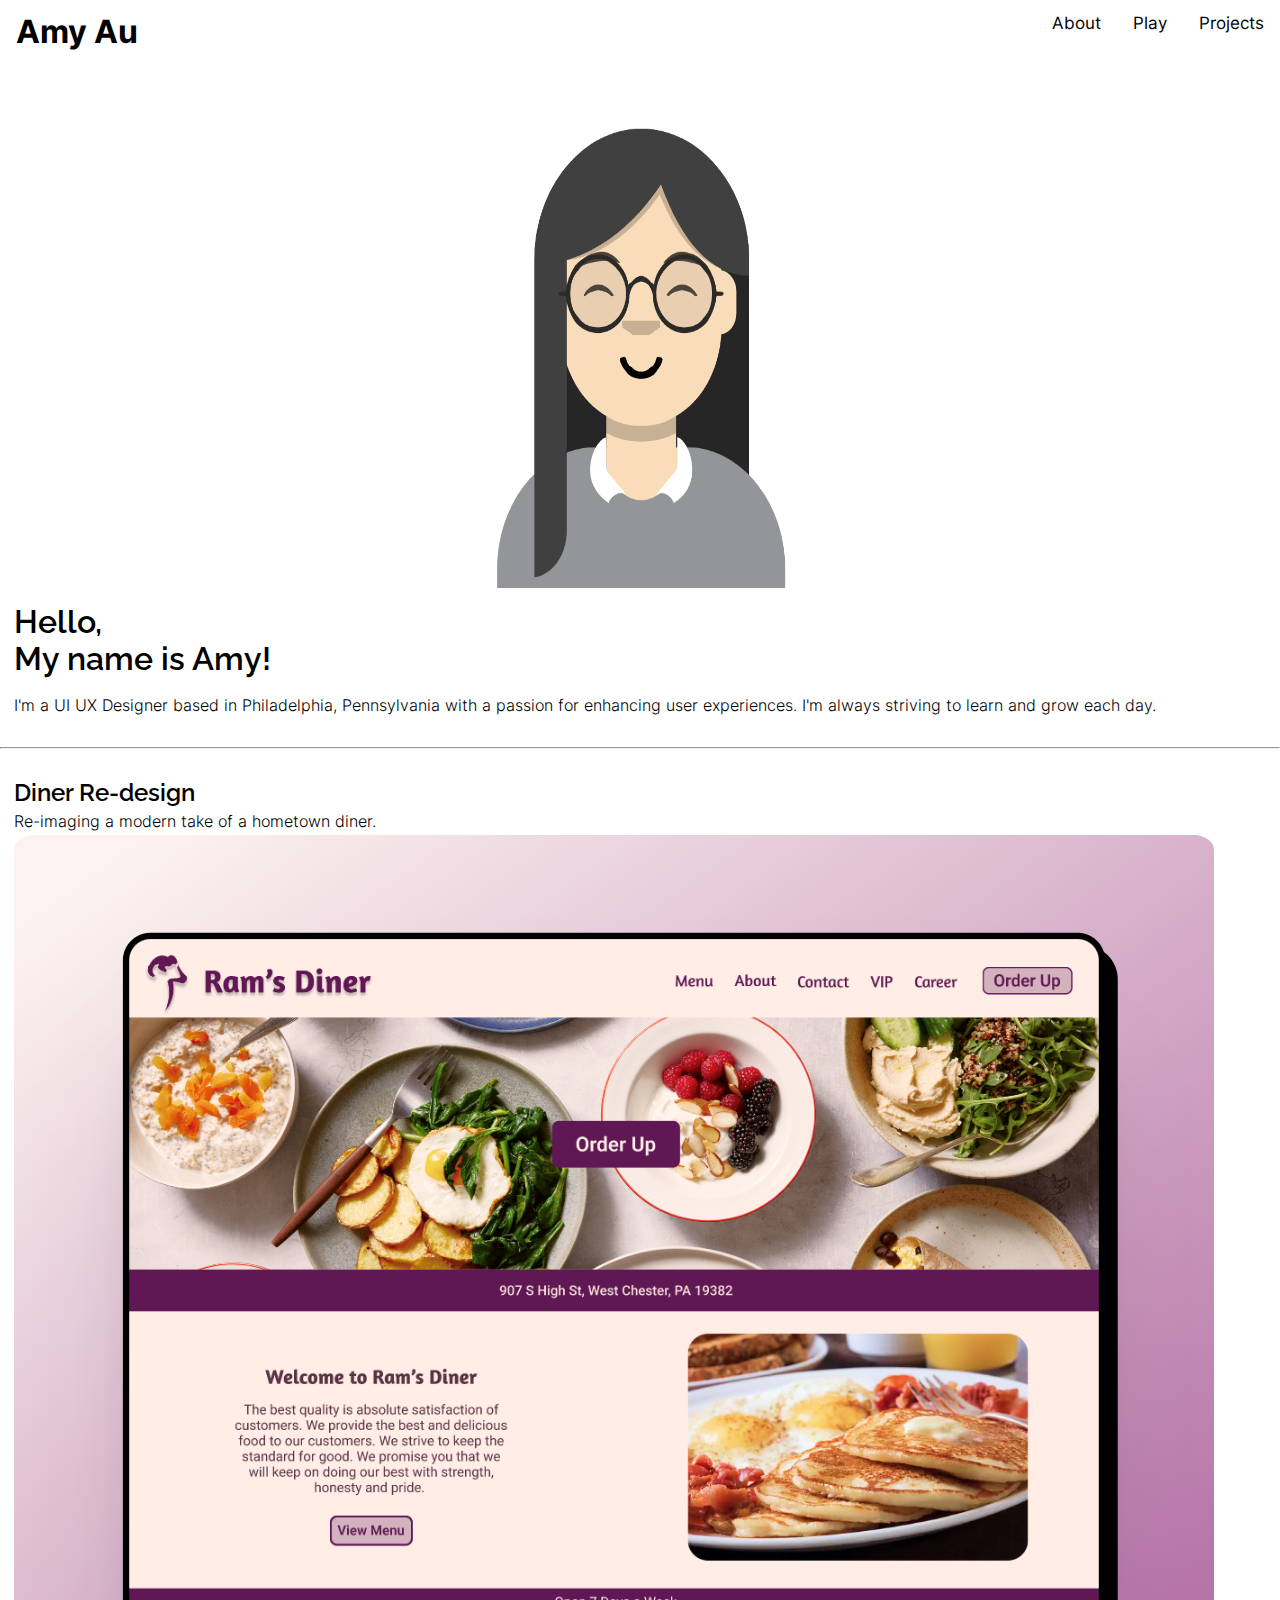
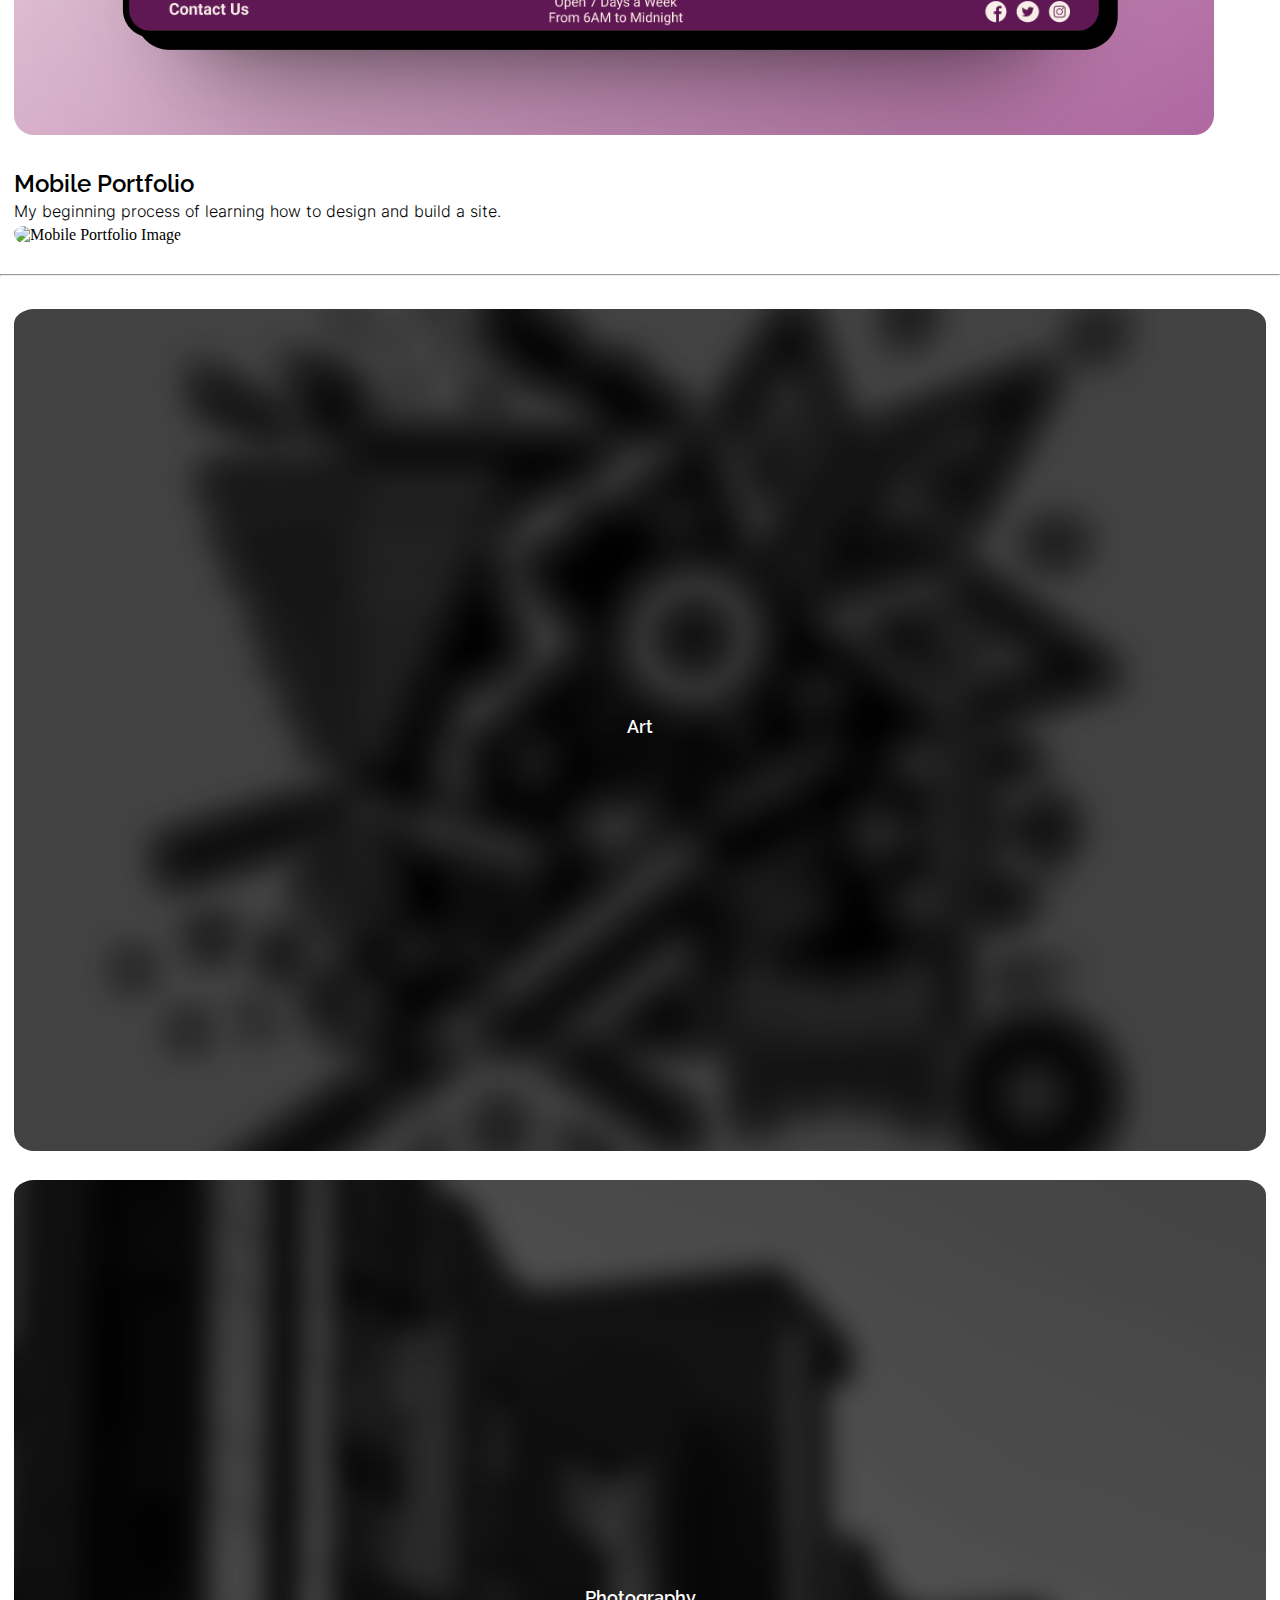
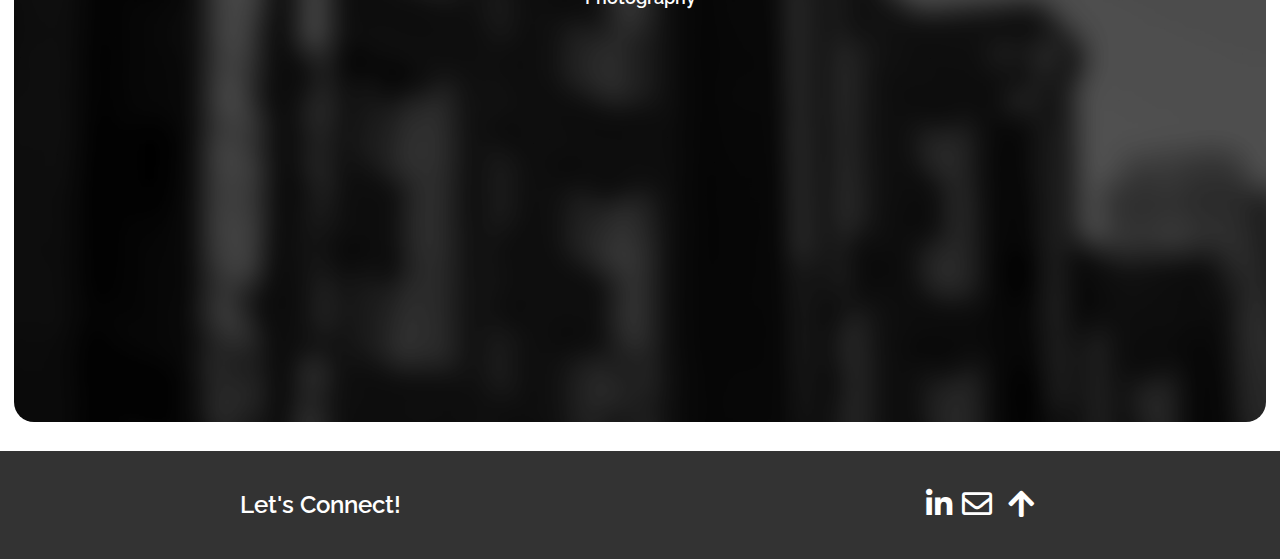
==== index.html @ 6da24fa8 "play" ====
<!DOCTYPE html>
<html lang="en">
<head>
    <meta charset="UTF-8">
    <meta name="viewport" content="width=device-width, initial-scale=1.0">
    <title>Homepage</title>
    <link href="css/normalize.css" rel="stylesheet">
    <link href="css/general.css" rel="stylesheet">
    <script src="javascript/general.js"></script>
    <link rel="stylesheet" href="https://cdnjs.cloudflare.com/ajax/libs/font-awesome/5.15.4/css/all.min.css">
    <link rel="stylesheet" href="https://cdnjs.cloudflare.com/ajax/libs/font-awesome/4.7.0/css/font-awesome.min.css">
</head>
<body>

  <header>
    <nav class="topnav" id="myTopnav">
      <a href="index.html" class="active">Amy Au</a>
      <a href="project.html">Projects</a>
      <a href="play.html">Play</a>
      <a href="#about">About</a>
      <a href="javascript:void(0);" class="icon" onclick="myFunction()">
        <i class="fa fa-bars"></i>
      </a>
    </nav>
  </header>

  <main>
    <figure class="image-container">
      <img src="images/pfp.png" alt="Description of the image" class="small-screen">
    </figure>
    
    <article>
      <section class="intro">
        <h1>Hello,</h1>
        <h1>My name is Amy!</h1>
      </section>
    </article>  

    <article>
      <section class="description-intro">
        <p>I'm a UI UX Designer based in Philadelphia, Pennsylvania with a passion for enhancing user experiences. I'm always striving to learn and grow each day.</p>
      </section>
    </article>
    
    <hr>

    <a href="diner.html" style="text-decoration: none; color: inherit;">
      <article>
        <section class="diner">
          <h2>Diner Re-design</h2>
          <p>Re-imaging a modern take of a hometown diner.</p>
          <img src="images/diner-homepage.png" alt="Diner Image" class="diner-homepage">
        </section>
      </article>
    </a>

    <a href="mobile.html" style="text-decoration: none; color: inherit;">
      <article>
        <section class="mobile">
            <h2>Mobile Portfolio</h2>
            <p>My beginning process of learning how to design and build a site.</p>
            <img src="images/mobile-homepage.png" alt="Mobile Portfolio Image" class="diner-homepage">
        </section>
      </article>
    </a>

  <hr style="margin-top: 30px;">

    <a href="art.html" style="text-decoration: none; color: inherit;">
      <figure class="play">
        <img src="images/art-homepage.png" alt="Blurred Image of Art">
        <figcaption>
          <a href="#" class="play-text">Art</a>
        </figcaption>
      </figure>
    </a>

      <figure class="photography">
        <img src="images/photography-homepage.png" alt="Blurred Image of City">
        <figcaption>
          <a href="#" class="photography-text">Photography</a>
        </figcaption>
      </figure>
  </main>

  <footer class="footer">
    <div class="footer-content">
      <div class="left-section">
        <h2>Let's Connect!</h2>
      </div>
      <div class="right-section">
        <a href="https://www.linkedin.com/in/amy-au22/" class="icon-link"><i class="fab fa-linkedin"></i></a>
        <a href="mailto:aa4644@drexel.edu" class="icon-link"><i class="far fa-envelope"></i></a>
        <button onclick="scrollToTop()" class="scroll-top-btn"><i class="fas fa-arrow-up"></i></button>
      </div>
    </div>
  </footer>
  
  
</body>
</html>
---- css/general.css ----
* {
    box-sizing: border-box;
}

@font-face {
    font-family: 'InterBold';
    src: url('../fonts/Inter-Bold.ttf');
}

@font-face {
    font-family: 'InterLight';
    src: url('../fonts/Inter-Light.ttf');
}

@font-face {
    font-family: 'InterRegular';
    src: url('../fonts/Inter-Regular.ttf');
}

@font-face {
    font-family: 'RalewayLight';
    src: url('../fonts/Raleway-Light.ttf');
}

@font-face {
    font-family: 'RalewaySemiBold';
    src: url('../fonts/Raleway-SemiBold.ttf');
}

@font-face {
    font-family: 'RalewayBold';
    src: url('../fonts/Raleway-Bold.ttf');
}

html {
    --primary-text: #000000;
    --footer-background: #005454;
    --button-color: #1d17bd;

}

/* navigation begins */
.topnav {
    overflow: hidden;
}

.topnav a {
    float: right;
    display: block;
    color: #000000;
    text-align: center;
    padding: 14px 16px;
    text-decoration: none;
    font-size: 17px;
    font-family: 'InterRegular', sans-serif ;
}

.topnav a:hover {
    color: black;
}

.topnav a.active {
    color: rgb(0, 0, 0);
    float: left;
    font-family:'InterBold', sans-serif;
    font-size: 32px;
}

.topnav .icon {
    display: none;
    font-size: 30px;
}

@media screen and (max-width: 600px) {
    .topnav a:not(:first-child) {display: none;}
    .topnav a.icon {
        float: right;
        display: block;
    }
}

@media screen and (max-width: 600px) {
    .topnav.responsive {position: relative;}
    .topnav.responsive .icon {
        position: absolute;
        right: 0;
        top: 0;
    }
    .topnav.responsive a {
        float: none;
        display: block;
        text-align: left;
    }
}
/*navigation end*/


/*profile picture*/
.image-container {
    display: flex; /* Use flexbox */
    justify-content: center; /* Center horizontally */
    align-items: center; /* Center vertically */
    max-width: 100%; /* Ensure the image container does not exceed the width of its parent */
    height: auto; /* Automatically adjust the height based on the aspect ratio */
    overflow: hidden; /* Prevent the image from overflowing its container */
}

  /* Media query for small screens */
@media screen and (max-width: 600px) {
    .image-container img {
      width: 299px; /* Adjust width for medium screens */
      height: 294px; /* Adjust height for medium screens */
    }
}

  /* Media query for medium screens */
@media screen and (min-width: 601px) {
    .image-container img {
      width: 253px; /* Adjust width for medium screens */
      height: 313px; /* Adjust height for medium screens */
    }
}

  /* Media query for large screens */
@media screen and (min-width: 1200px) {
    .image-container img {
      width: 410px; /* Adjust width for large screens */
      height: 507px; /* Adjust height for large screens */
    }
}
/*profile picture end*/


/*introduction*/
.intro {
    font-family: 'RalewaySemiBold', sans-serif;
    padding-left: 14px;
}

.intro h1 {
    margin-bottom: 0px;
    margin-top: 0px;
}

.description-intro {
    font-family: 'InterLight', sans-serif;
    line-height: 1.5;
    padding-left: 14px;
    padding-right: 14px;
    margin-bottom: 30px;
}
/*introduction end*/


/*project 1 and 2--diner*/
.mobile,
.diner {
    padding-left: 14px;
    padding-right: 14px;
}

.mobile h2,
.diner h2 {
    font-family: 'RalewaySemiBold', sans-serif;
    margin-bottom: 0px;
    margin-top: 30px;
}

.mobile p,
.diner p {
    font-family: 'InterLight', sans-serif;
    margin-bottom: 0px;
    margin-top: 5px;
}

.mobile-homepage,
.diner-homepage {
    max-width: 100%; /* Ensure image doesn't exceed its container's width */
    height: auto; /* Maintain aspect ratio */
    margin: auto 0;
    padding-top: 5px;
    border-radius: 20px;
}

  /* Small screens (up to 600px) */
@media (max-width: 600px) {
    .mobile .mobile-homepage img,
    .diner .diner-homepage img {
      max-width: 100%; /* Reduce image size on small screens */
    }
}

  /* Medium screens (601px to 1024px) */
@media (min-width: 601px) and (max-width: 1024px) {
    .mobile .mobile-homepage img,
    .diner .diner-homepage img {
      max-width: 60%; /* Reduce image size on medium screens */
    }
}

  /* Large screens (1025px and above) */
@media (min-width: 1025px) {
    .mobile .mobile-homepage img,
    .diner .diner-homepage img {
      max-width: 50%; /* Reduce image size on large screens */
    }
}
/*project 1 and 2--diner*/

/* Default styles for all screens */

/* Default styles for all screens */

.photography, 
.play {
    position: relative; /* Position relative for absolute positioning inside */
    display: inline-block; /* Ensure proper layout */
    padding-left: 14px;
    padding-right: 14px;
    padding-top: 20px;
    margin: 0 auto;
}

.photography img,
.play img {
    max-width: 100%; /* Set maximum width to 95% of its container */
    display: block; /* Ensure image is centered */
    padding-top: 5px; /* Add padding to the top */
    border-radius: 20px; /* Add rounded corners to the image */
    filter: brightness(50%); /* Adjust brightness of the image */
}

.photography figcaption,
.play figcaption {
    position: absolute; /* Position absolutely relative to the figure */
    top: 50%; /* Move to the vertical center */
    left: 50%; /* Move to the horizontal center */
    transform: translate(-50%, -50%); /* Center the figcaption */
    z-index: 2; /* Ensure it's on top of the image */
    padding-top: 20px;
}

.photography-text,
.play-text {
    font-family: 'RalewaySemiBold', sans-serif;
    text-decoration: none; /* Remove default underline */
    color: white; /* Text color */
    padding: 10px 20px; /* Padding around the text */
    border-radius: 10px; /* Rounded corners */
}

/* Small screens (up to 600px) */
@media (max-width: 600px) {
    .photography-text,
    .play-text {
      font-size: 30px; /* Decrease font size on small screens */
      padding: 8px 16px; /* Adjust padding on small screens */
    }
}

  /* Medium screens (601px to 1024px) */
@media (min-width: 601px) and (max-width: 1024px) {
    .photography-text,
    .play-text {
      font-size: 16px; /* Adjust font size on medium screens */
      padding: 10px 18px; /* Adjust padding on medium screens */
    }
}

  /* Large screens (1025px and above) */
@media (min-width: 1025px) {
    .photography-text,
    .play-text {
      font-size: 18px; /* Increase font size on large screens */
      padding: 12px 22px; /* Adjust padding on large screens */
    }
}

/*footer start*/
.footer {
    margin-top: 25px;
    background-color: #333;
    color: #fff;
    padding: 20px;
    text-align: center;
    display: flex;
    flex-direction: column;
    justify-content: center;
    align-items: center;
}

.footer-content {
    display: flex;
    flex-direction: column;
    align-items: center;
    width: 100%;
    max-width: 800px;
}

.left-section {
    font-family: 'RalewaySemiBold', sans-serif;
    margin-bottom: 10px;
}

.right-section {
    display: flex;
    align-items: center;
}

.icon-link {
    color: #fff;
    font-size: 30px;
    margin: 0 5px;
    text-decoration: none;
}

.scroll-top-btn {
    font-size: 30px;
    background-color: transparent;
    color: #fff;
    border: none;
    cursor: pointer;
    margin-left: 5px;
}

@media screen and (min-width: 768px) {
    .footer-content {
        flex-direction: row;
        justify-content: space-between;
        align-items: center;
    }

    .left-section {
        margin-bottom: 0;
        margin-right: auto;
    }
}
/*footer end*/

.project-heading {
    font-family: 'RalewaySemiBold', sans-serif;
    padding-left: 14px;
    margin-bottom: -10px;
}

.project-second-headings {
    font-family: 'InterLight', sans-serif;
    font-size: 14px;
    padding-left: 14px;
    padding-right: 14px;
}

.project-second-headings p {
    margin-top: -5px;
    margin-bottom: 20px;
    line-height: 1.5;
}

.mobilewireframe,
.project-second-headings .persona {
    max-width: 100%; /* Ensure image doesn't exceed its container's width */
    height: auto; /* Maintain aspect ratio */
    margin: 0 auto; /* Center the image horizontally */
    border-radius: 20px;
}

/* Media query for smaller screens */
@media screen and (max-width: 600px) {
    .mobilewireframe,
    .project-second-headings .persona {
        max-width: 100%; /* Reduce image size on smaller screens */
    }
}
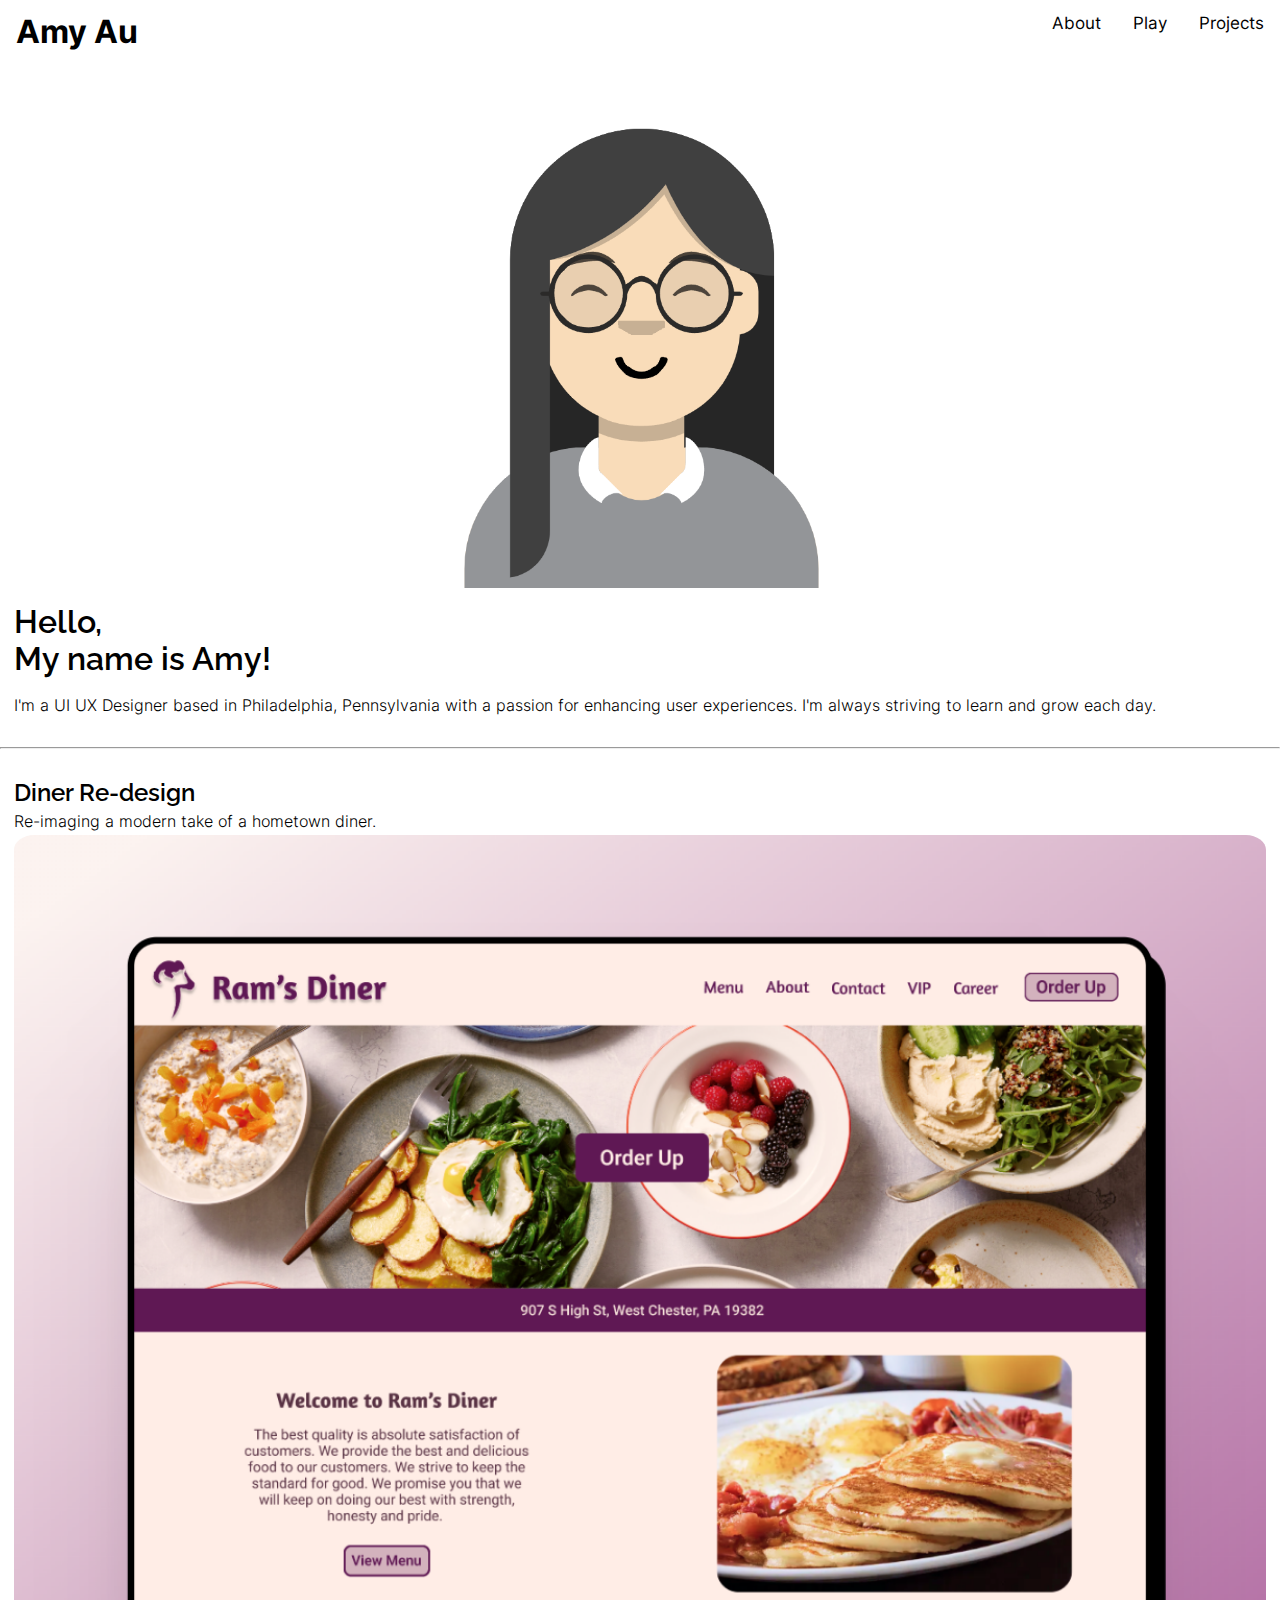
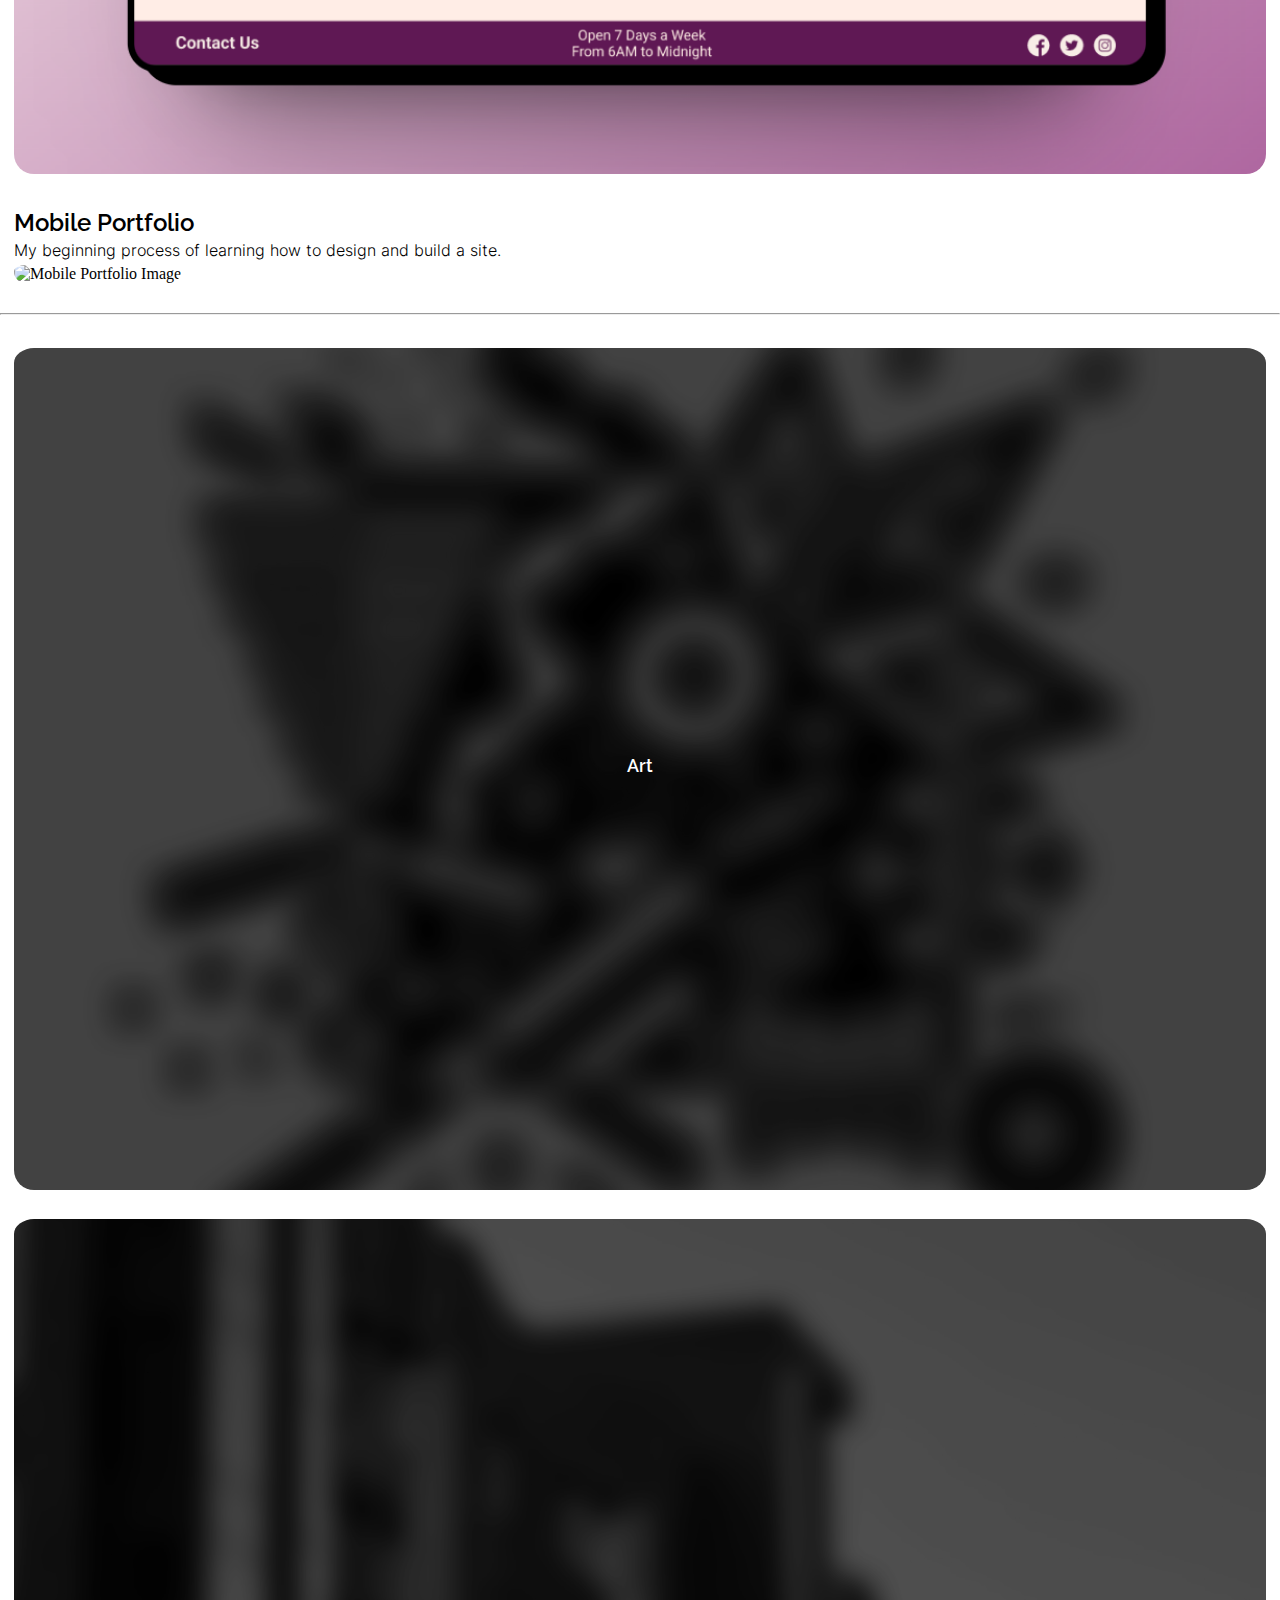
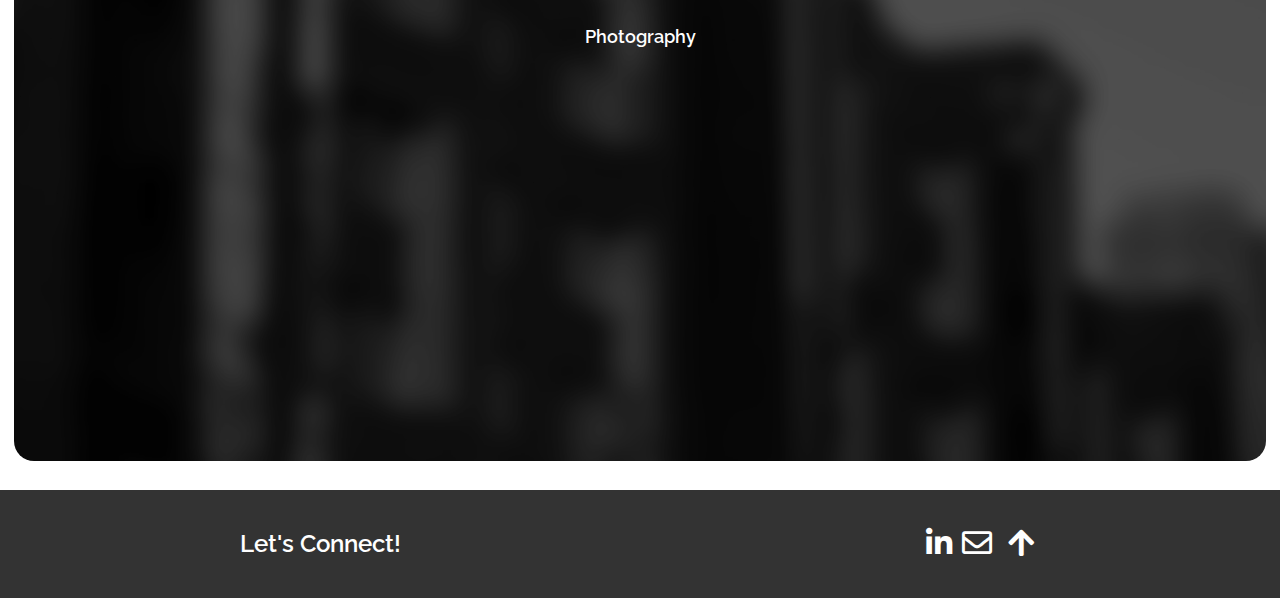
==== commit 9aba70e8: "photography" ====
--- a/index.html
+++ b/index.html
@@ -70,17 +70,20 @@
       <figure class="play">
         <img src="images/art-homepage.png" alt="Blurred Image of Art">
         <figcaption>
-          <a href="#" class="play-text">Art</a>
+          <a href="art.html" class="play-text">Art</a>
         </figcaption>
       </figure>
     </a>
 
+    <a href="photography.html" style="text-decoration: none; color: inherit;">
       <figure class="photography">
         <img src="images/photography-homepage.png" alt="Blurred Image of City">
         <figcaption>
-          <a href="#" class="photography-text">Photography</a>
+          <a href="photography.html" class="photography-text">Photography</a>
         </figcaption>
       </figure>
+    </a>
+
   </main>
 
   <footer class="footer">
--- a/css/general.css
+++ b/css/general.css
@@ -370,4 +370,56 @@
     .project-second-headings .persona {
         max-width: 100%; /* Reduce image size on smaller screens */
     }
-}+}
+
+
+.gallery {
+    display: grid;
+    grid-template-columns: repeat(4, 1fr);
+    grid-auto-rows: auto;
+    grid-auto-flow: dense;
+    gap: 6px;
+    padding: 0 14px;
+}
+
+img {
+    width:100%;
+    height: 100%;
+    object-fit: cover;
+}
+
+img.four-grid-cells {
+    grid-row: span 2 / auto;
+    grid-column: span 2 / auto;
+}
+
+img.wide-image {
+    grid-column: span 2 / auto;
+}
+
+@media screen and (max-width: 768px) {
+    .gallery {
+        grid-template-columns: 1fr 1fr;
+    }
+}
+
+@media screen and (max-width: 480px) {
+
+    /* changes the grid layout to a single column */
+        div.gallery {
+            grid-template-columns: 1fr;
+        }
+    
+    /* resets the grid placement properties for 
+    the images spanning four grid cells */
+        img.four-grid-cells {
+            grid-row: auto;
+            grid-column: auto;
+        }
+    
+    /* resets the grid placement properties for 
+    the images spanning two grid columns  */
+        img.wide-image {
+            grid-column: auto;
+        }
+    }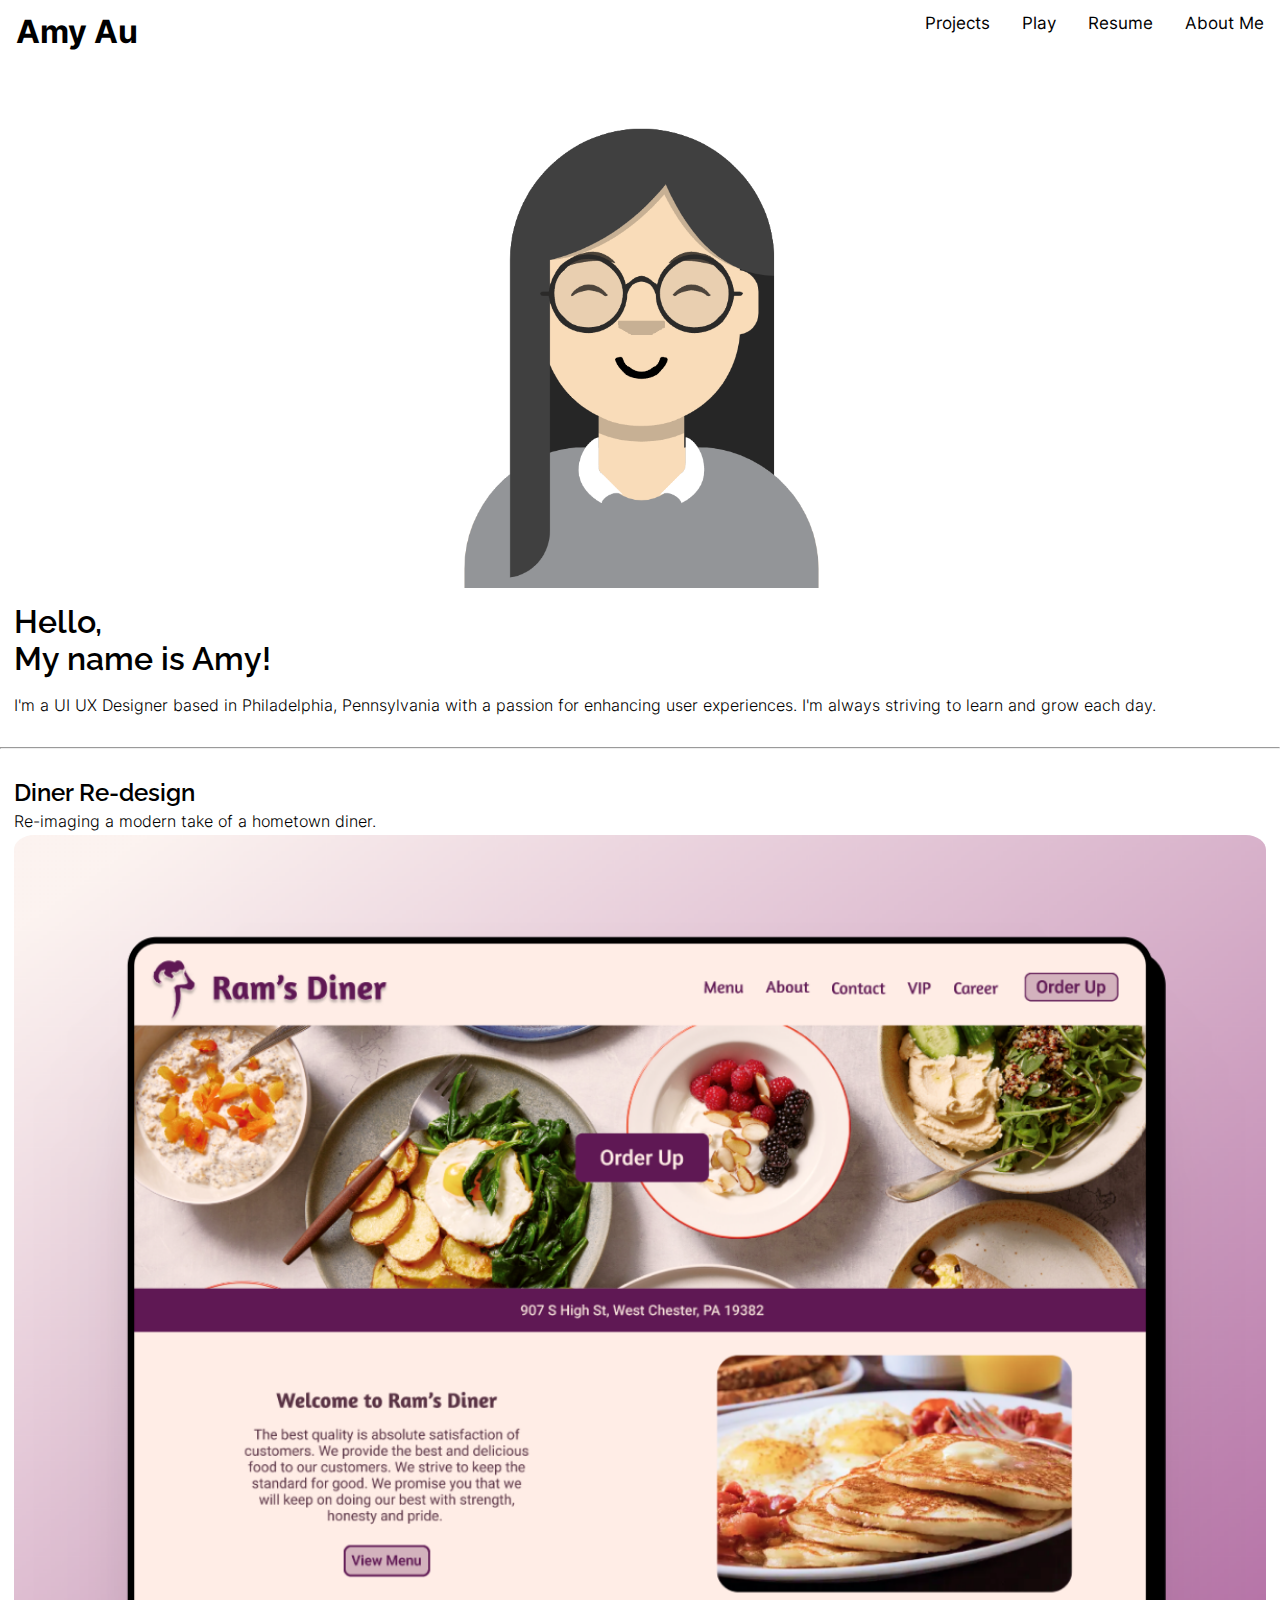
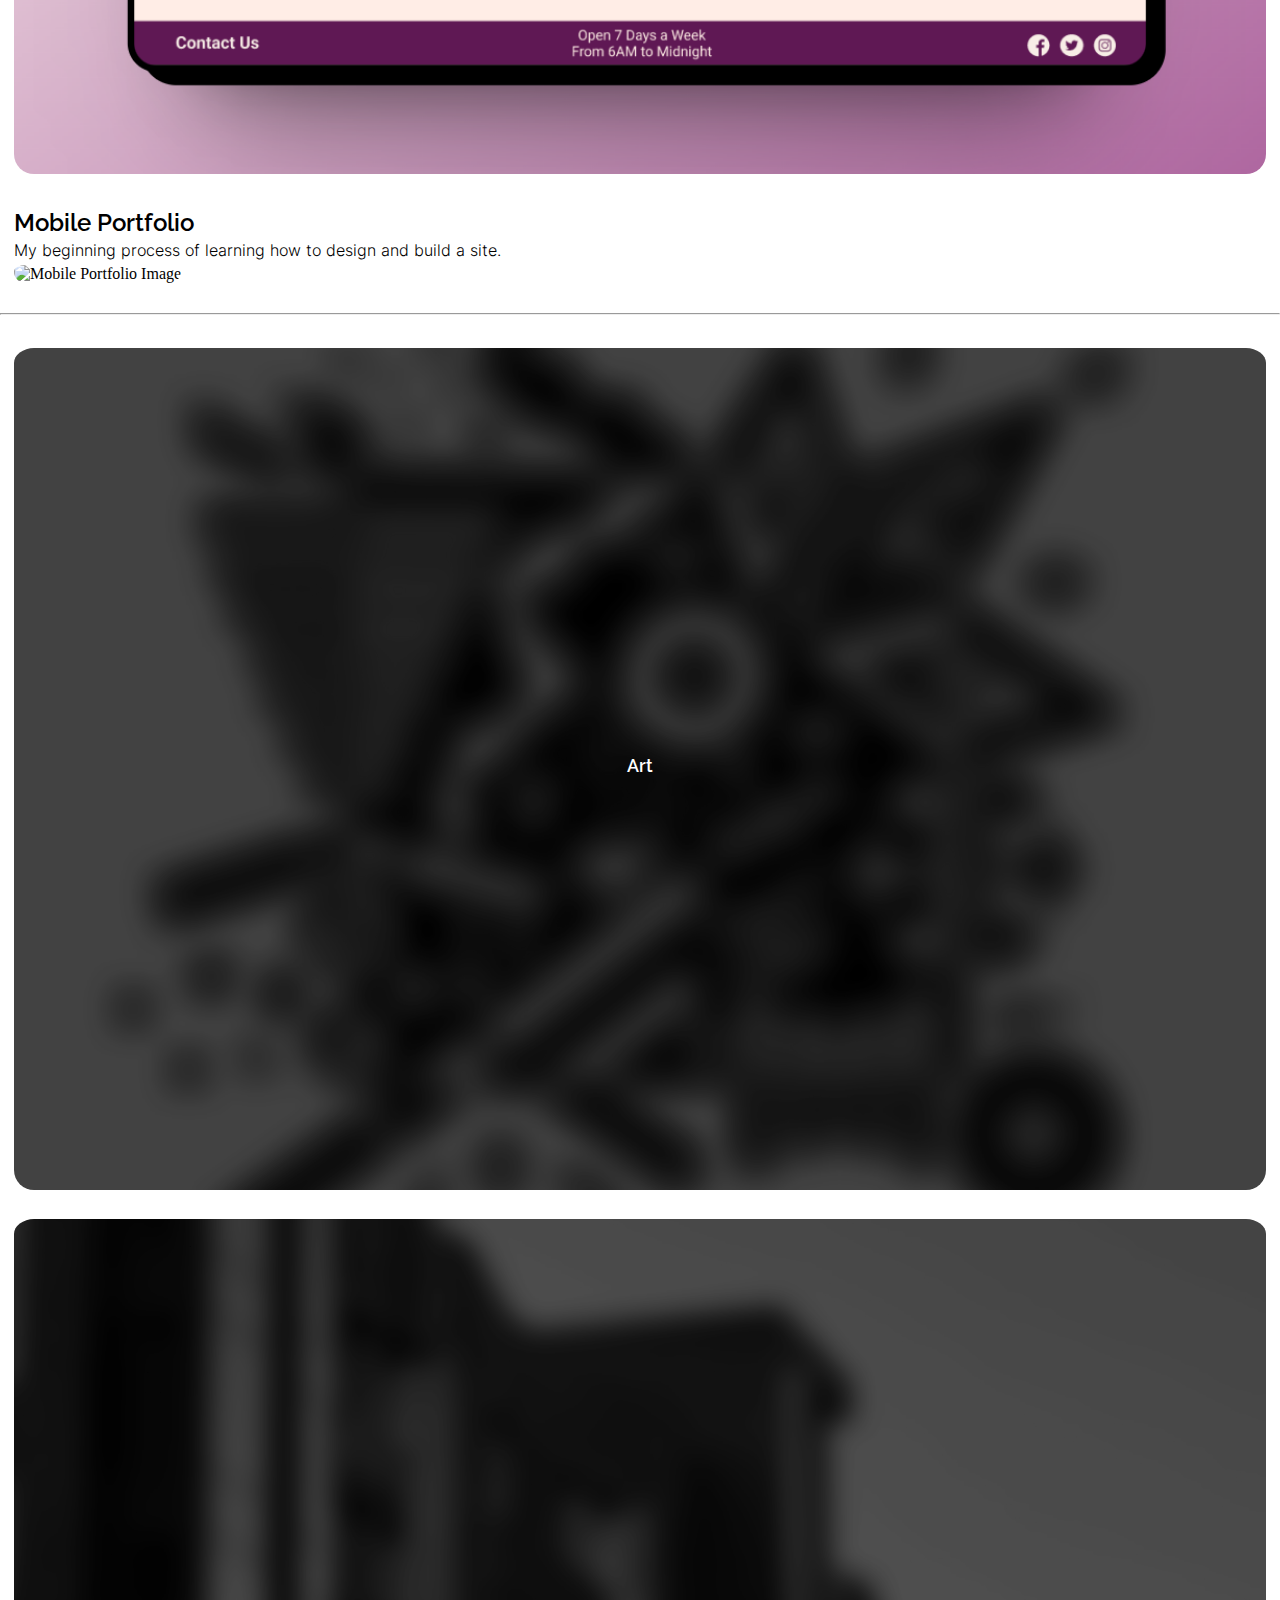
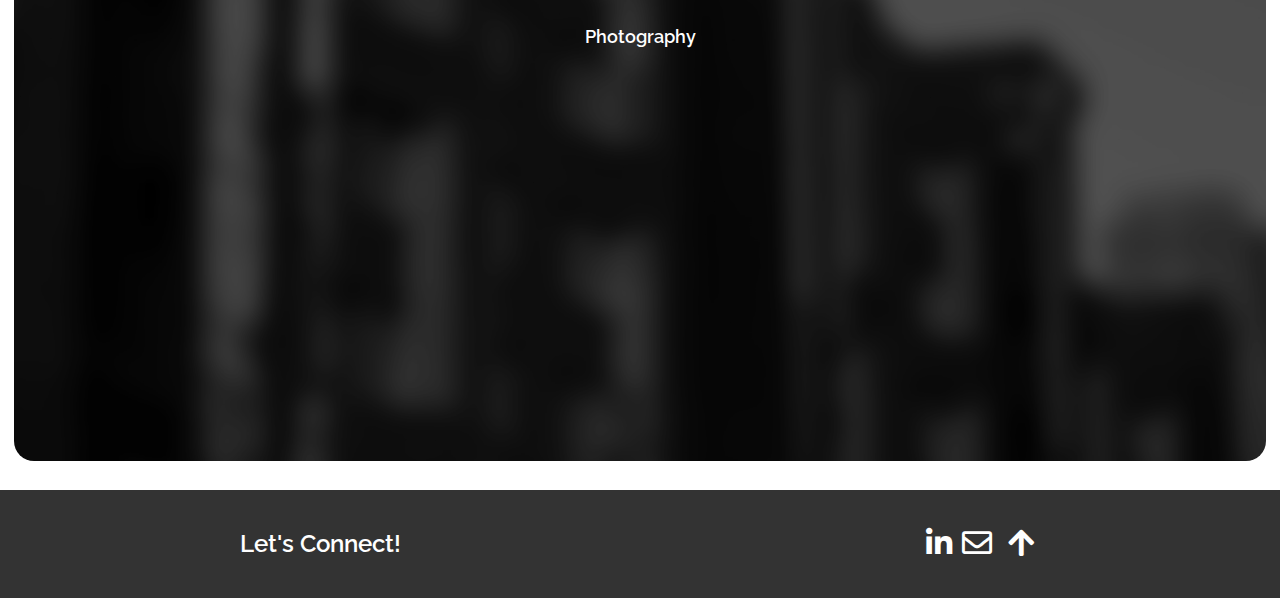
==== commit c1baf8e1: "top nav" ====
--- a/index.html
+++ b/index.html
@@ -15,9 +15,10 @@
   <header>
     <nav class="topnav" id="myTopnav">
       <a href="index.html" class="active">Amy Au</a>
+      <a href="about.html">About Me</a>
+      <a href="resume.html">Resume</a>
+      <a href="play.html">Play</a>
       <a href="project.html">Projects</a>
-      <a href="play.html">Play</a>
-      <a href="#about">About</a>
       <a href="javascript:void(0);" class="icon" onclick="myFunction()">
         <i class="fa fa-bars"></i>
       </a>
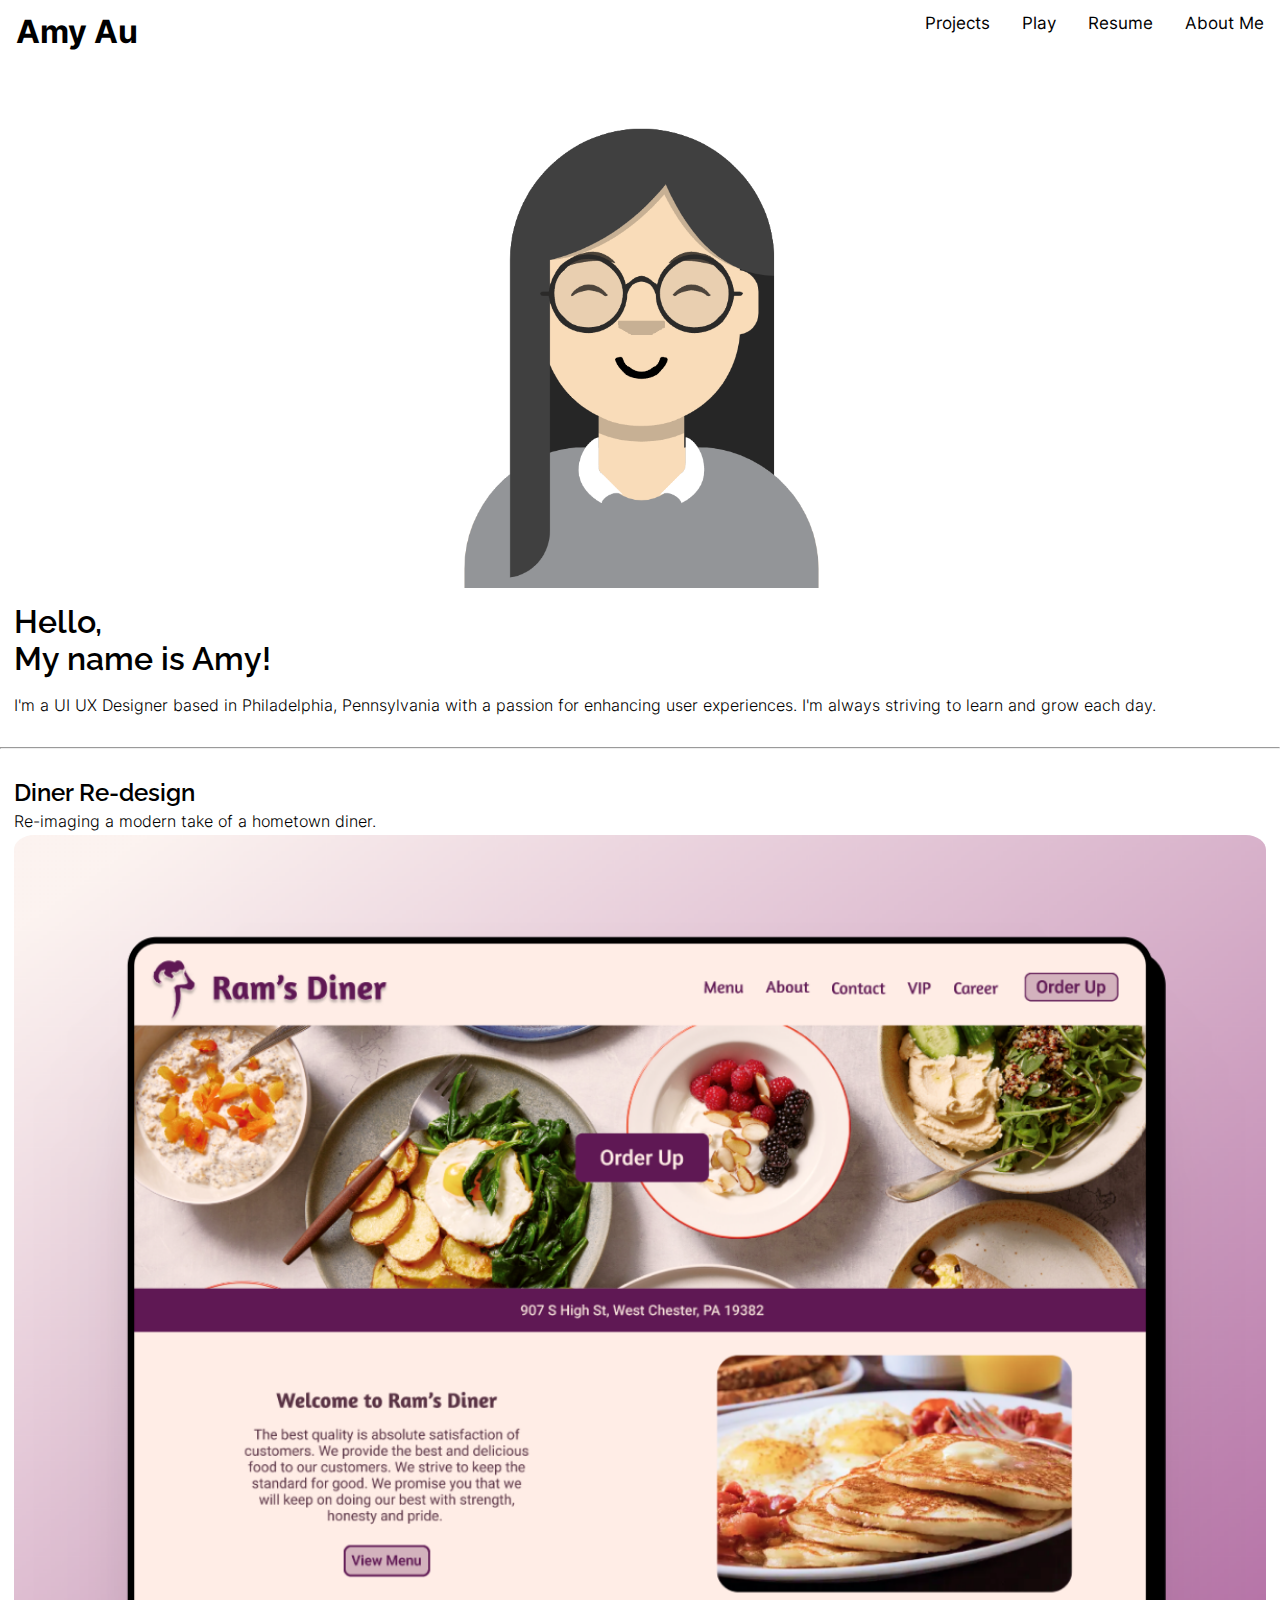
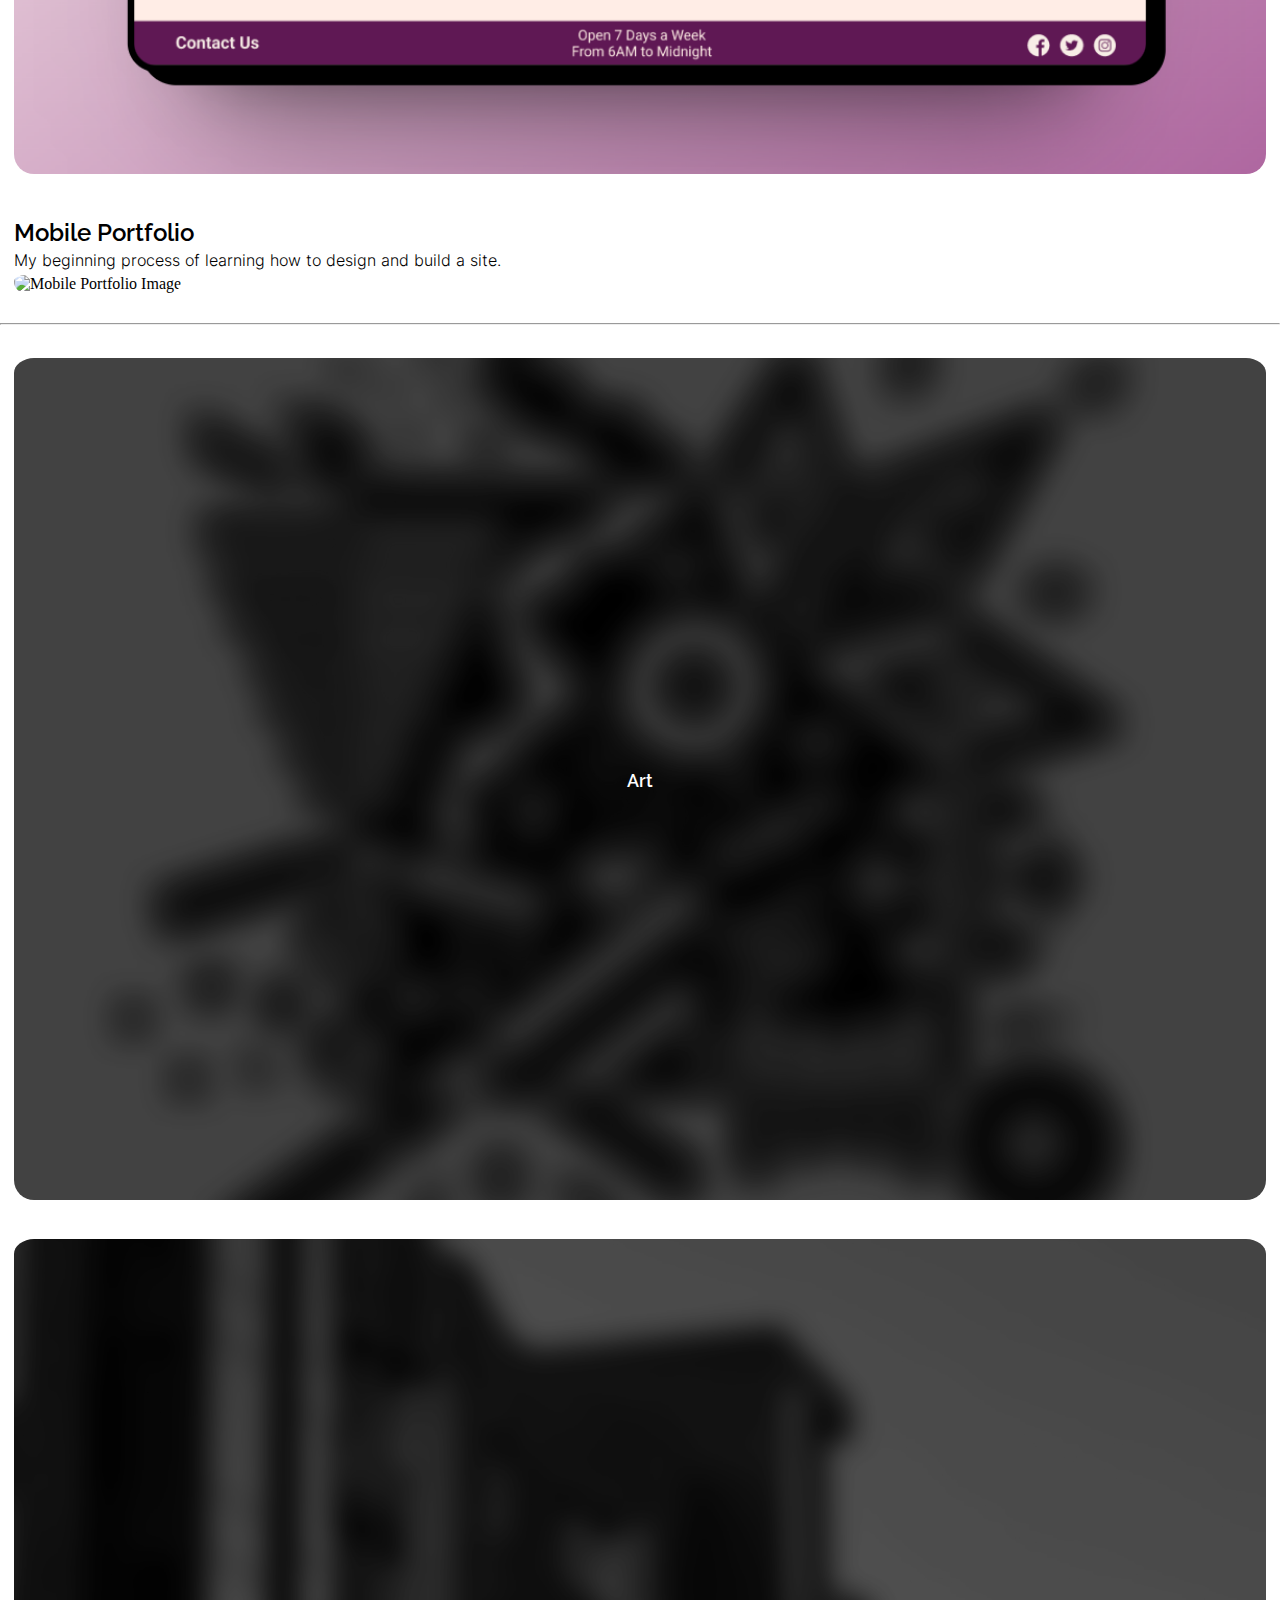
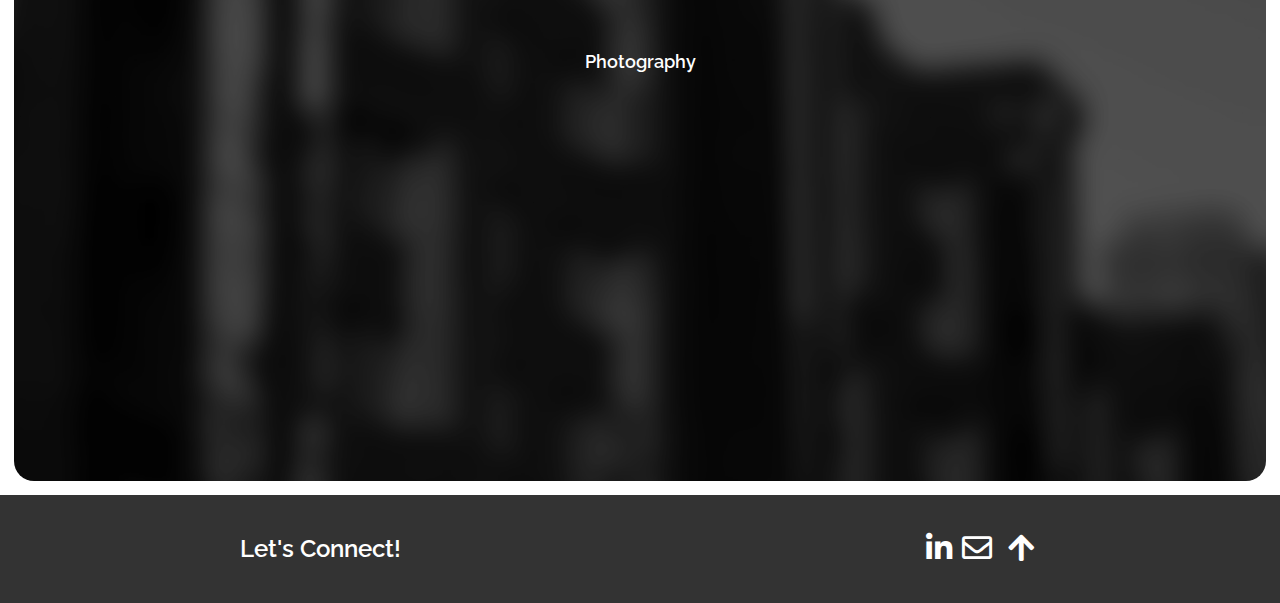
==== commit af8c74df: "about me" ====
--- a/index.html
+++ b/index.html
@@ -65,7 +65,7 @@
       </article>
     </a>
 
-  <hr style="margin-top: 30px;">
+  <hr style="margin-top: 20px;">
 
     <a href="art.html" style="text-decoration: none; color: inherit;">
       <figure class="play">
--- a/css/general.css
+++ b/css/general.css
@@ -38,6 +38,7 @@
     --button-color: #1d17bd;
 
 }
+
 
 /* navigation begins */
 .topnav {
@@ -180,6 +181,7 @@
     margin: auto 0;
     padding-top: 5px;
     border-radius: 20px;
+    margin-bottom: 10px;
 }
 
   /* Small screens (up to 600px) */
@@ -228,6 +230,7 @@
     padding-top: 5px; /* Add padding to the top */
     border-radius: 20px; /* Add rounded corners to the image */
     filter: brightness(50%); /* Adjust brightness of the image */
+    margin-bottom: 10px;
 }
 
 .photography figcaption,
@@ -278,7 +281,7 @@
 
 /*footer start*/
 .footer {
-    margin-top: 25px;
+    margin-top: auto;
     background-color: #333;
     color: #fff;
     padding: 20px;
@@ -422,4 +425,109 @@
         img.wide-image {
             grid-column: auto;
         }
-    }+    }
+
+.resume-intro {
+    font-family: 'RalewaySemiBold', sans-serif;
+    text-align: center;
+}
+
+.resume-intro h3 {
+    margin: 0;
+    padding-top: 30px;
+}
+
+.resume-intro p {
+    margin: 3px;
+}
+
+.resume-body {
+    margin-right: 14px;
+    margin-left: 14px;
+}
+
+.resume-body h4 {
+    margin-bottom: 10px;
+    font-size: 21px;
+    font-family: 'RalewayBold', sans-serif;
+}
+
+.resume-body h5 {
+    font-size: 14px;
+    margin-top: 0;
+    margin-bottom: 0;
+    font-family: 'RalewaySemiBold', sans-serif;
+}
+
+.resume-body p,
+.resume-body ul,
+.resume-body li {
+    margin-top: 0;
+    font-family: 'RalewayLight', sans-serif;
+}
+
+.resume-body p {
+    margin-top: 1px;
+    line-height: 25px;
+}
+
+.resume-body ul {
+    margin-top: -10px;
+    margin-bottom: 25px;
+    line-height: 25px;
+}
+
+.button-container {
+    margin-top: 40px;
+    margin-bottom: 45px;
+    text-align: center; /* Center button horizontally within the container */
+}
+
+.download-button {
+    text-decoration: none;
+    font-family: 'InterRegular', sans-serif;
+    padding: 12px 20px;
+    background-color: #5f80a5; /* Button background color */
+    color: #fff; /* Button text color */
+    border: none; /* Remove default button border */
+    border-radius: 16px; /* Rounded corners */
+    cursor: pointer; /* Show pointer cursor on hover */
+}
+
+.download-button:hover {
+    background-color: #435a73; /* Button background color on hover */
+}
+
+
+.about-heading {
+    font-size: 13px;
+    font-family: 'RalewaySemiBold', sans-serif;
+    padding-left: 14px;
+    padding-right: 14px;
+    padding-top: 10px;
+    margin-bottom: -10px;
+}
+
+.about-page {
+    display: flex;
+    flex-direction: column;
+    min-height: 100vh; /* Ensure the body takes up at least the height of the viewport */
+    margin: 0;
+}
+
+.about-description {
+    font-family: 'InterLight', sans-serif;
+    padding: 0 20px; /* Add padding to the sides to increase spacing */
+    line-height: 1.5; /* Increase line height for better readability */
+    font-size: 18px; /* Increase font size */
+    text-align: justify; /* Justify text to fill up space more evenly */
+}
+
+@media screen and (min-width: 768px) {
+    .about-heading,
+    .about-description {
+        font-size: 1.5rem;
+        max-width: 800px; /* Limit the maximum width of the text content */
+        margin: 0 auto; /* Center the text content horizontally */
+    }
+}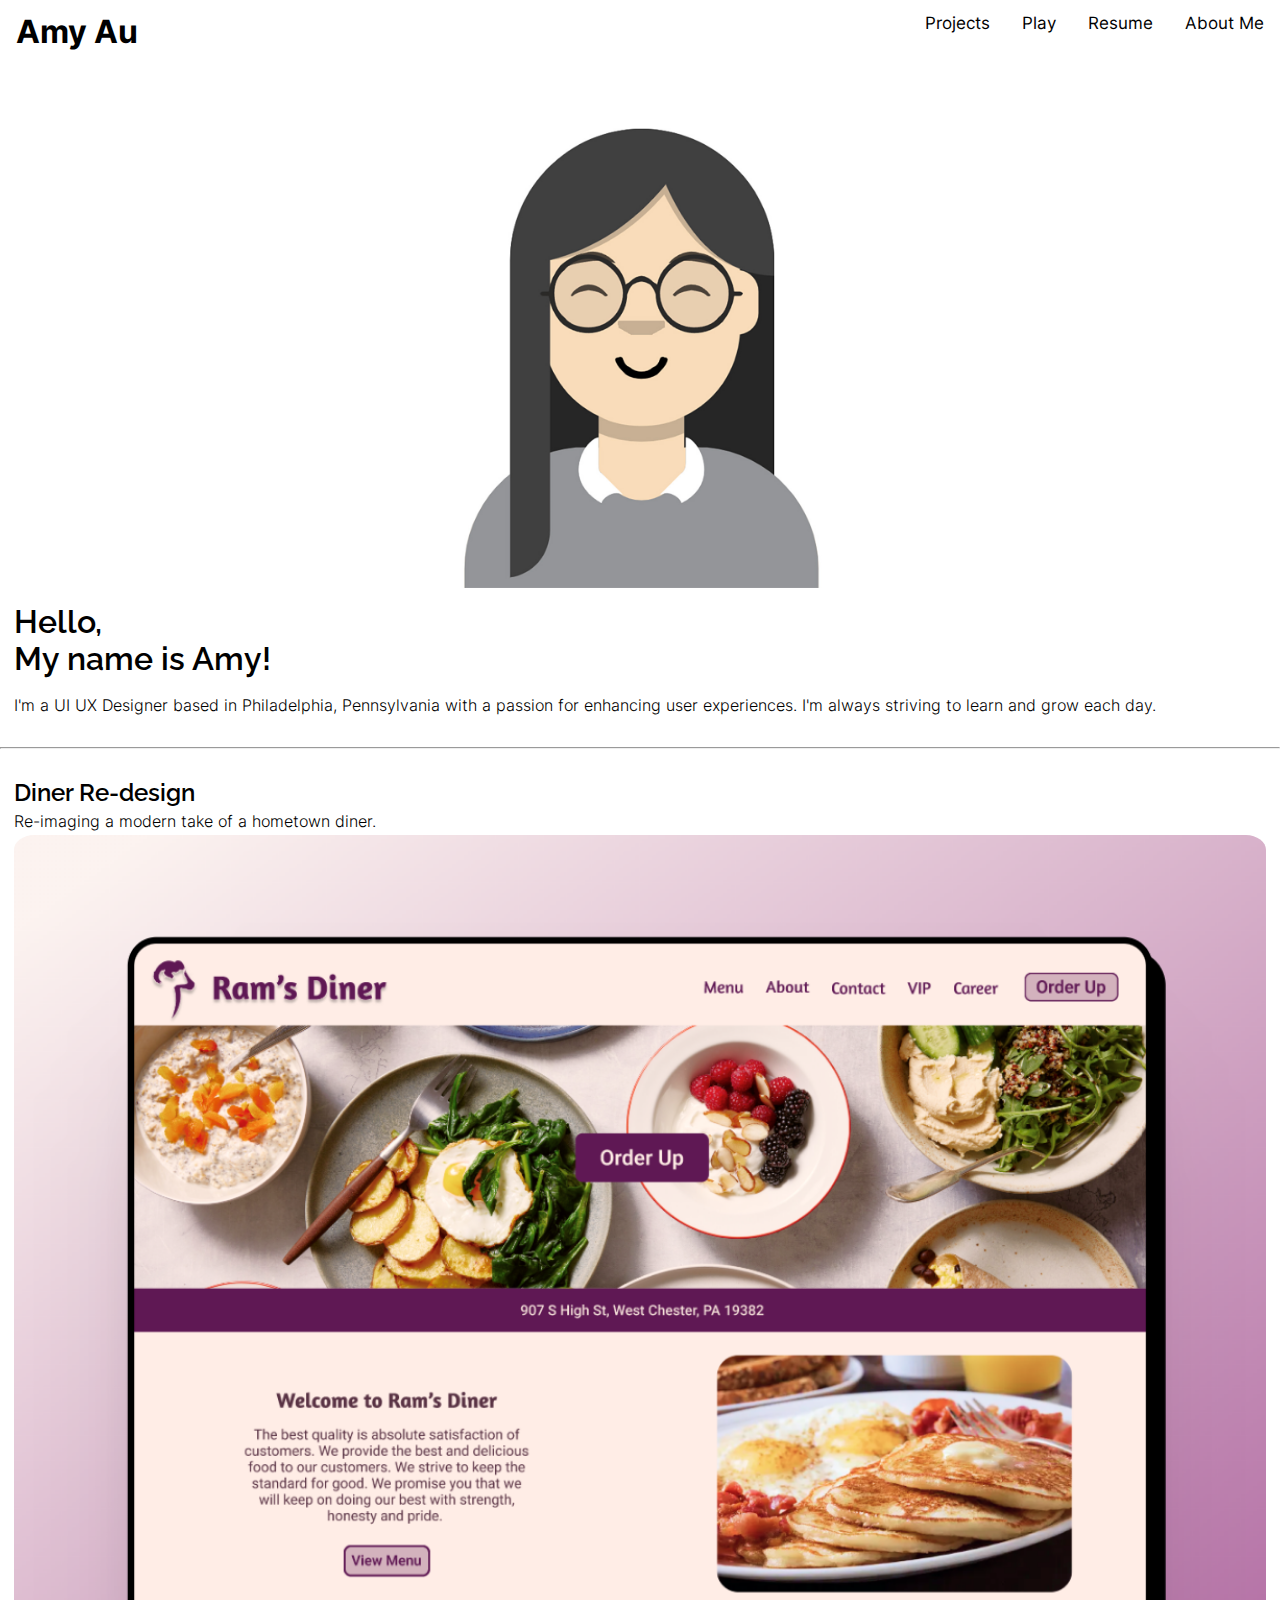
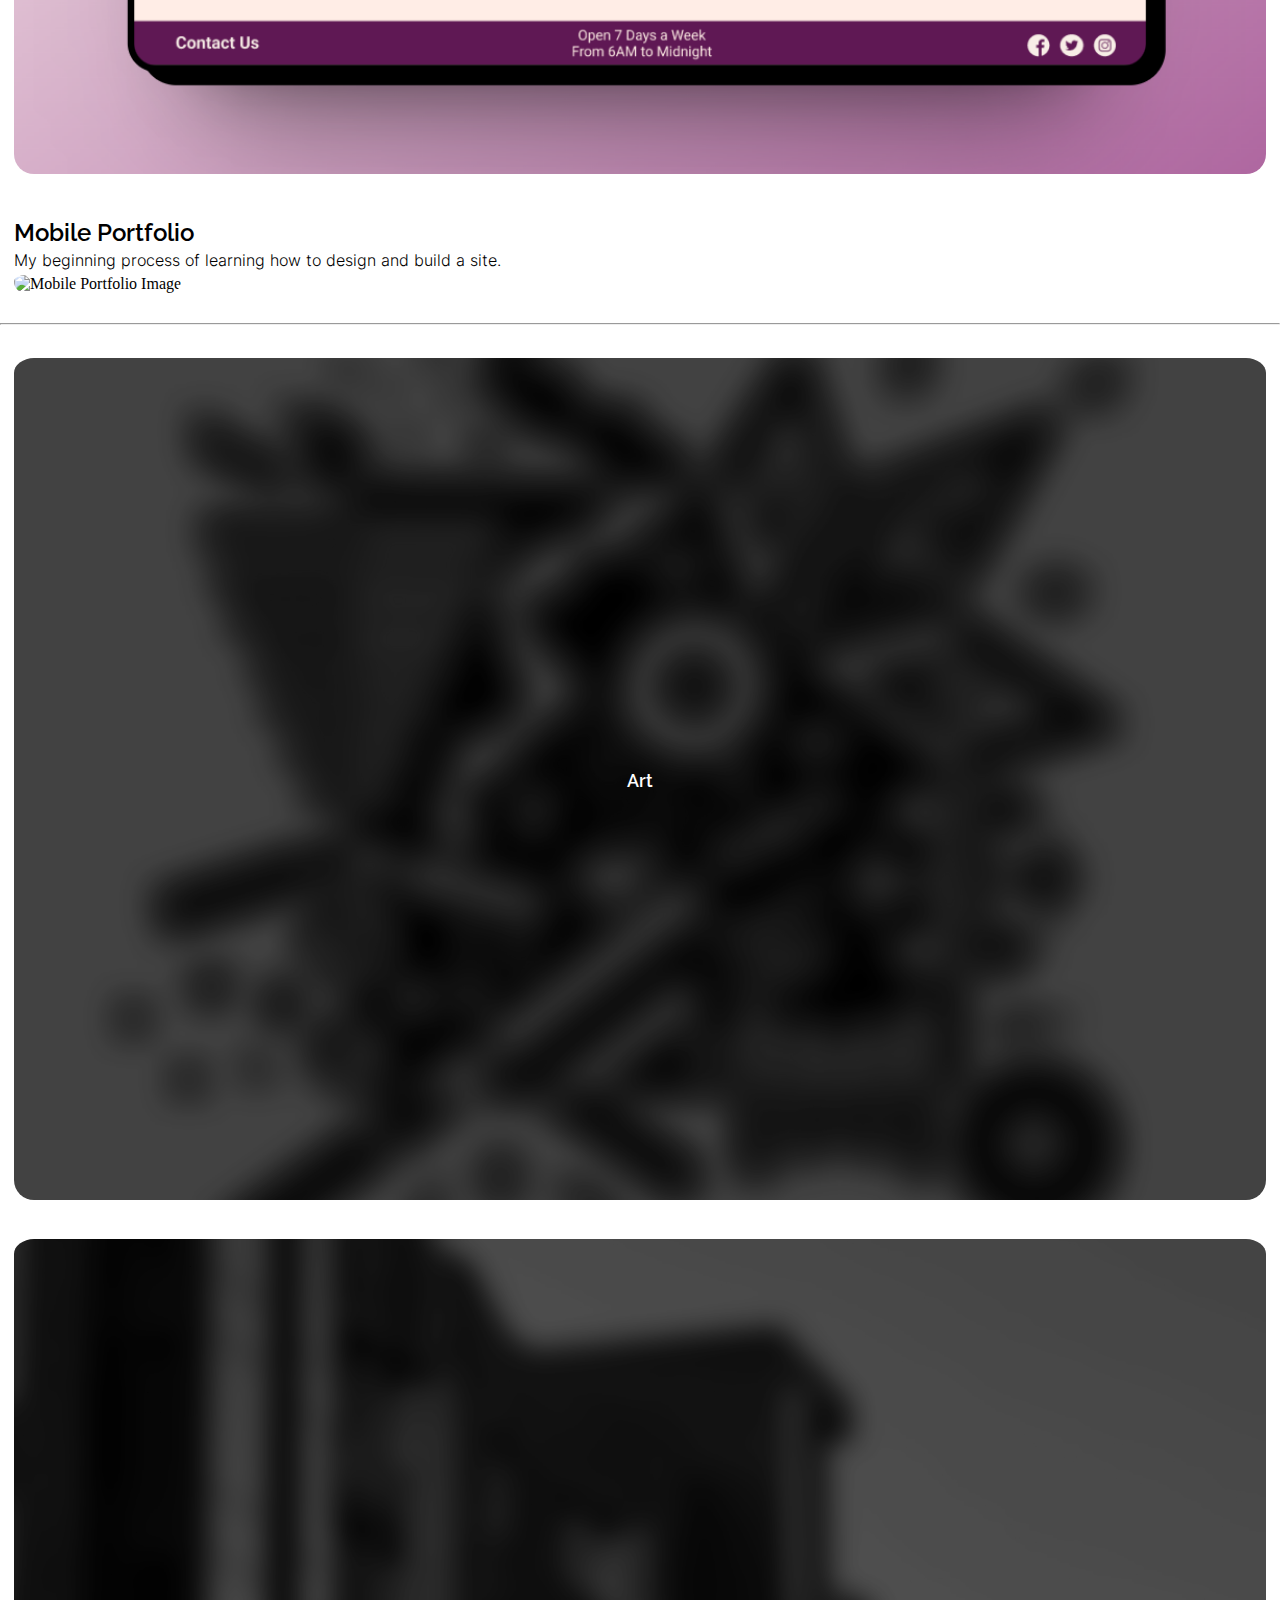
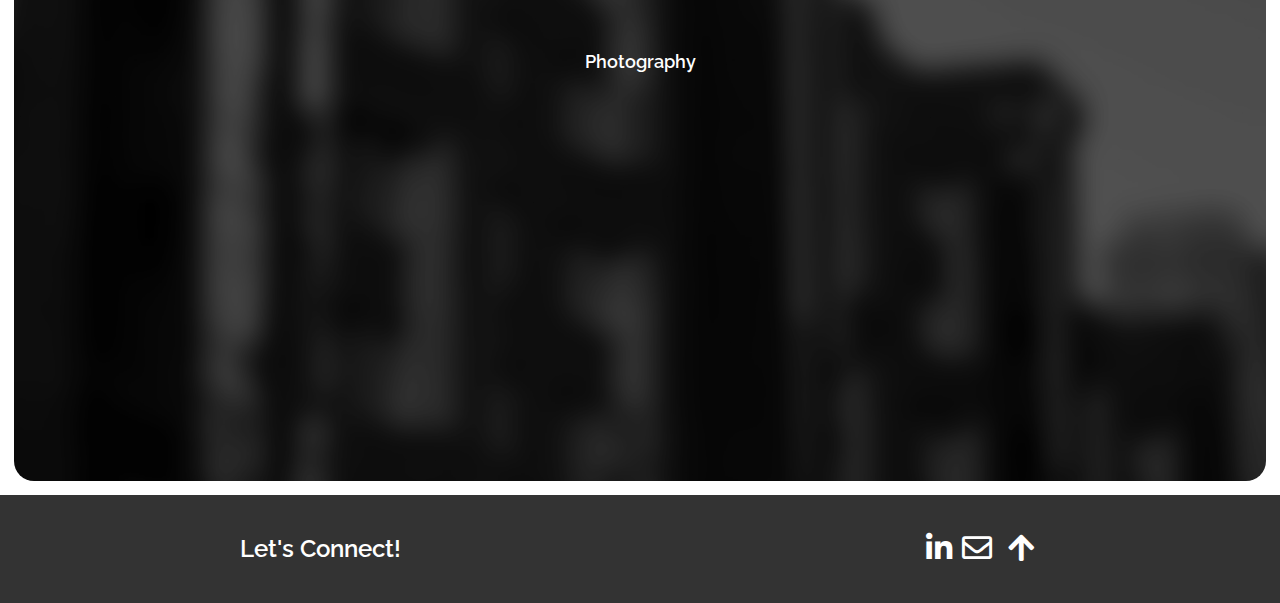
==== commit 9ba515f6: "optimizing" ====
--- a/index.html
+++ b/index.html
@@ -27,8 +27,16 @@
 
   <main>
     <figure class="image-container">
-      <img src="images/pfp.png" alt="Description of the image" class="small-screen">
+      <img src="images/small/pfp-small.jpg"
+            srcset="images/small/pfp-small.jpg 480w,
+                    images/medium/pfp-medium.jpg 800w,
+                    images/large/pfp-large.jpg 1200w"
+            alt="cartoon photo of Amy">
     </figure>
+    
+    <!--<figure class="image-container">
+      <img src="images/pfp.png" alt="cartoon photo of Amy">
+    </figure> -->
     
     <article>
       <section class="intro">
--- a/css/general.css
+++ b/css/general.css
@@ -383,6 +383,7 @@
     grid-auto-flow: dense;
     gap: 6px;
     padding: 0 14px;
+    padding-bottom: 40px;
 }
 
 img {
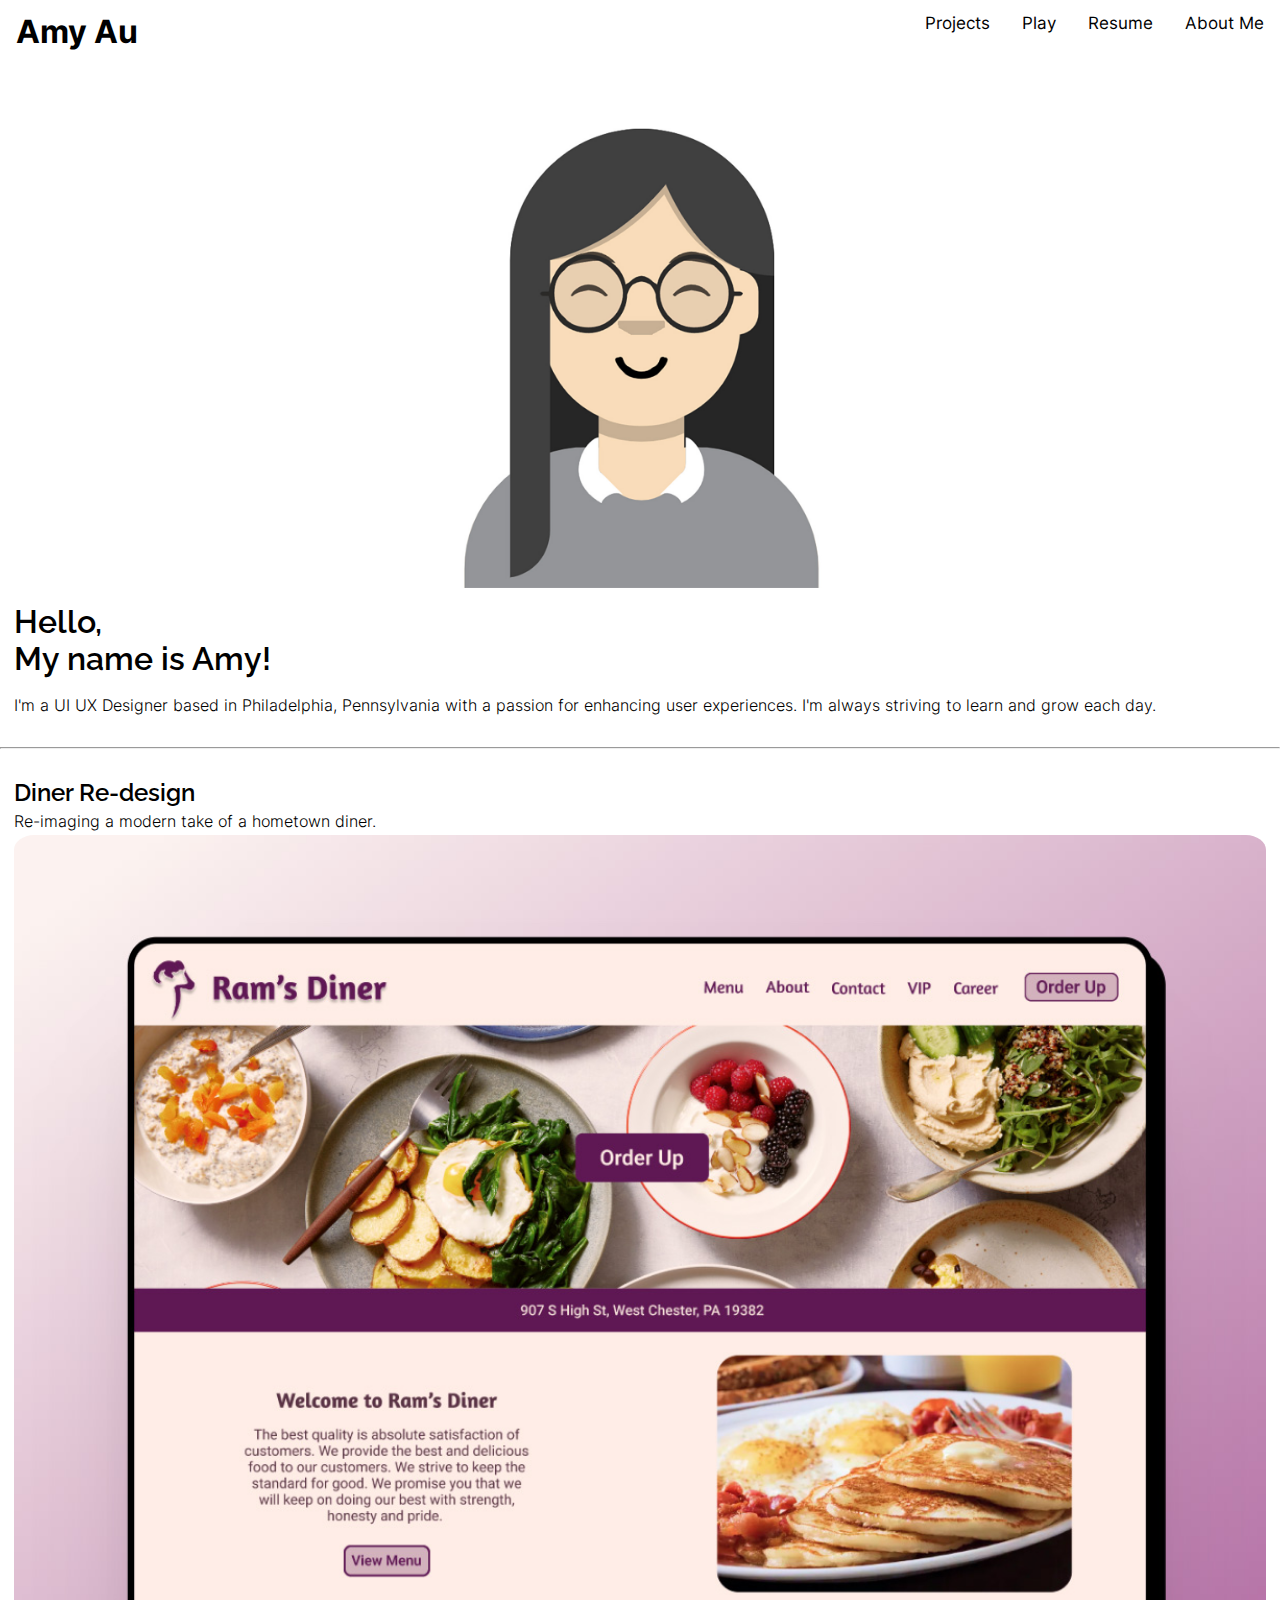
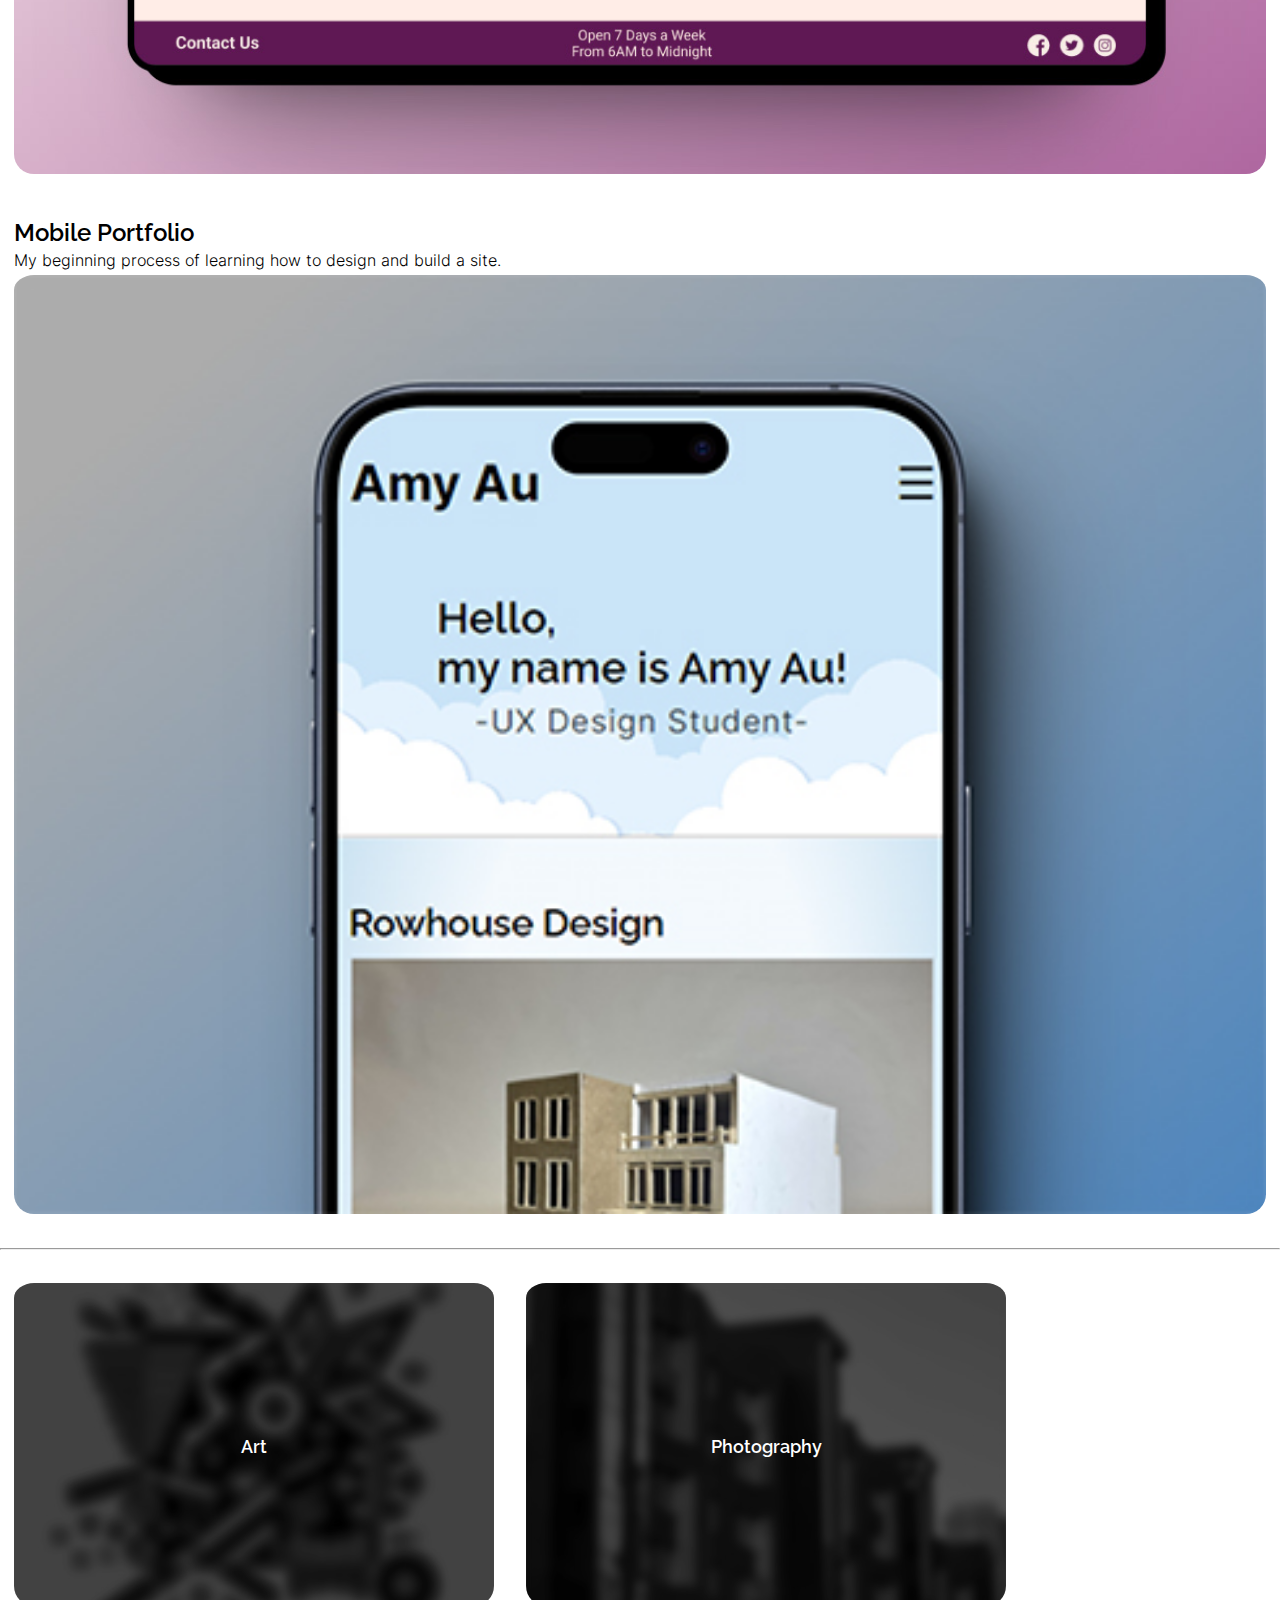
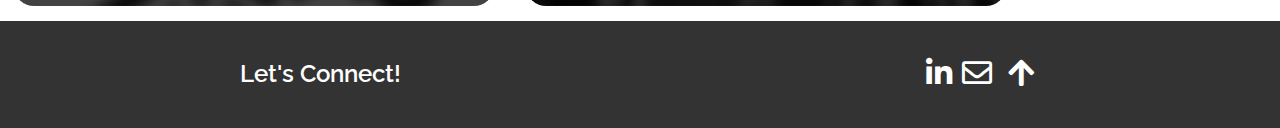
==== commit 299858bc: "homepage images optimized" ====
--- a/index.html
+++ b/index.html
@@ -34,10 +34,6 @@
             alt="cartoon photo of Amy">
     </figure>
     
-    <!--<figure class="image-container">
-      <img src="images/pfp.png" alt="cartoon photo of Amy">
-    </figure> -->
-    
     <article>
       <section class="intro">
         <h1>Hello,</h1>
@@ -58,7 +54,11 @@
         <section class="diner">
           <h2>Diner Re-design</h2>
           <p>Re-imaging a modern take of a hometown diner.</p>
-          <img src="images/diner-homepage.png" alt="Diner Image" class="diner-homepage">
+          <img src="images/small/diner-homepage-small.jpg"
+              srcset="images/small/diner-homepage-small.jpg 480w,
+                      images/medium/diner-homepage-medium.jpg 800w,
+                      images/large/diner-homepage-large.jpg 1200w"
+          alt="Diner Image" class="diner-homepage">
         </section>
       </article>
     </a>
@@ -68,7 +68,11 @@
         <section class="mobile">
             <h2>Mobile Portfolio</h2>
             <p>My beginning process of learning how to design and build a site.</p>
-            <img src="images/mobile-homepage.png" alt="Mobile Portfolio Image" class="diner-homepage">
+            <img src="images/small/mobile-homepage-small.jpg"
+                srcset="images/small/mobile-homepage-small.jpg 480w
+                      images/medium/mobile-homepage-medium.jpg 800w
+                      images/large/mobile-homepage-large.jpg 1200w" 
+            alt="Mobile Portfolio Image" class="diner-homepage">
         </section>
       </article>
     </a>
@@ -77,7 +81,11 @@
 
     <a href="art.html" style="text-decoration: none; color: inherit;">
       <figure class="play">
-        <img src="images/art-homepage.png" alt="Blurred Image of Art">
+        <img src="images/small/art-homepage-small.jpg" 
+            srcset="images/small/art-homepage-small.jpg 480w
+            images/medium/art-homepage-medium.jpg 800w
+            images/large/art-homepage-large.jpg 1200w" 
+        alt="Blurred Image of Art">
         <figcaption>
           <a href="art.html" class="play-text">Art</a>
         </figcaption>
@@ -86,7 +94,11 @@
 
     <a href="photography.html" style="text-decoration: none; color: inherit;">
       <figure class="photography">
-        <img src="images/photography-homepage.png" alt="Blurred Image of City">
+        <img src="images/small/photography-homepage-small.jpg" 
+            srcset="images/small/photography-homepage-small.jpg 480w
+            images/medium/photography-homepage-medium.jpg 800w
+            images/large/photography-homepage-large.jpg 1200w" 
+        alt="Blurred Image of City">
         <figcaption>
           <a href="photography.html" class="photography-text">Photography</a>
         </figcaption>
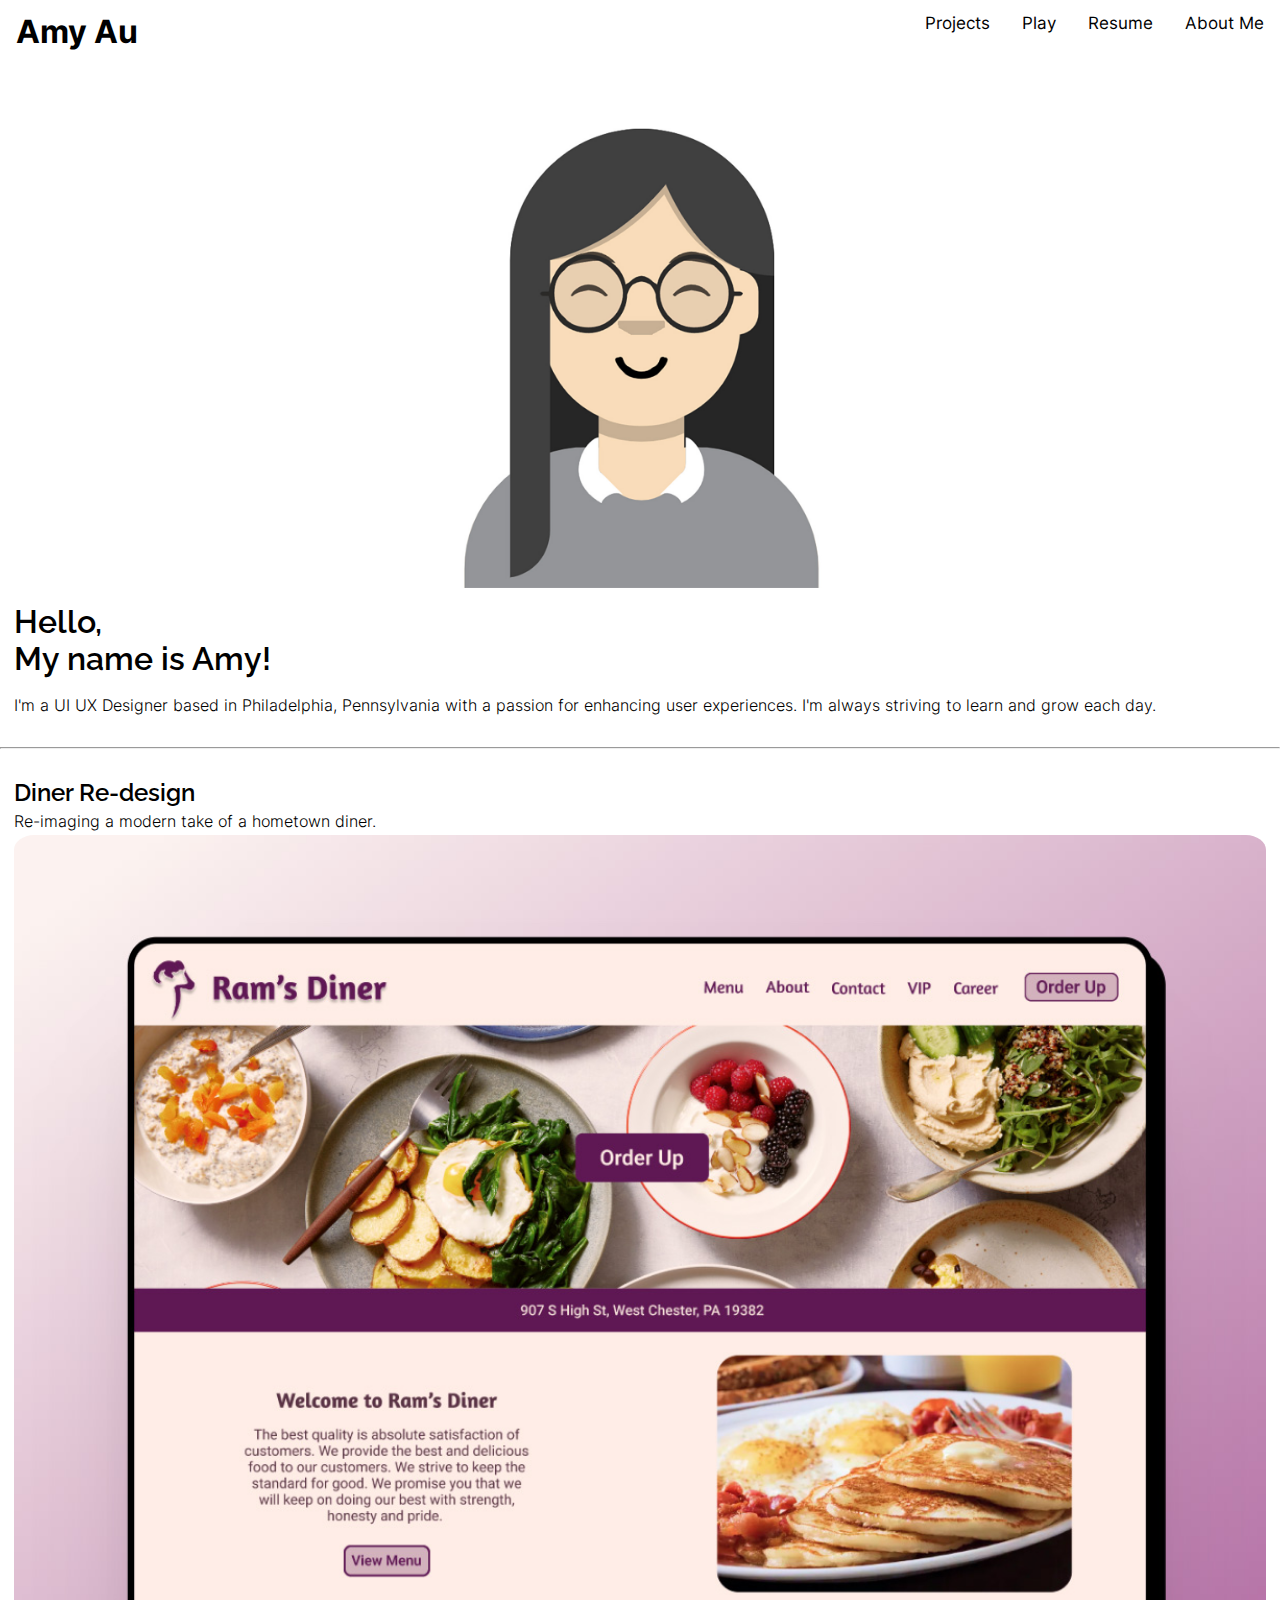
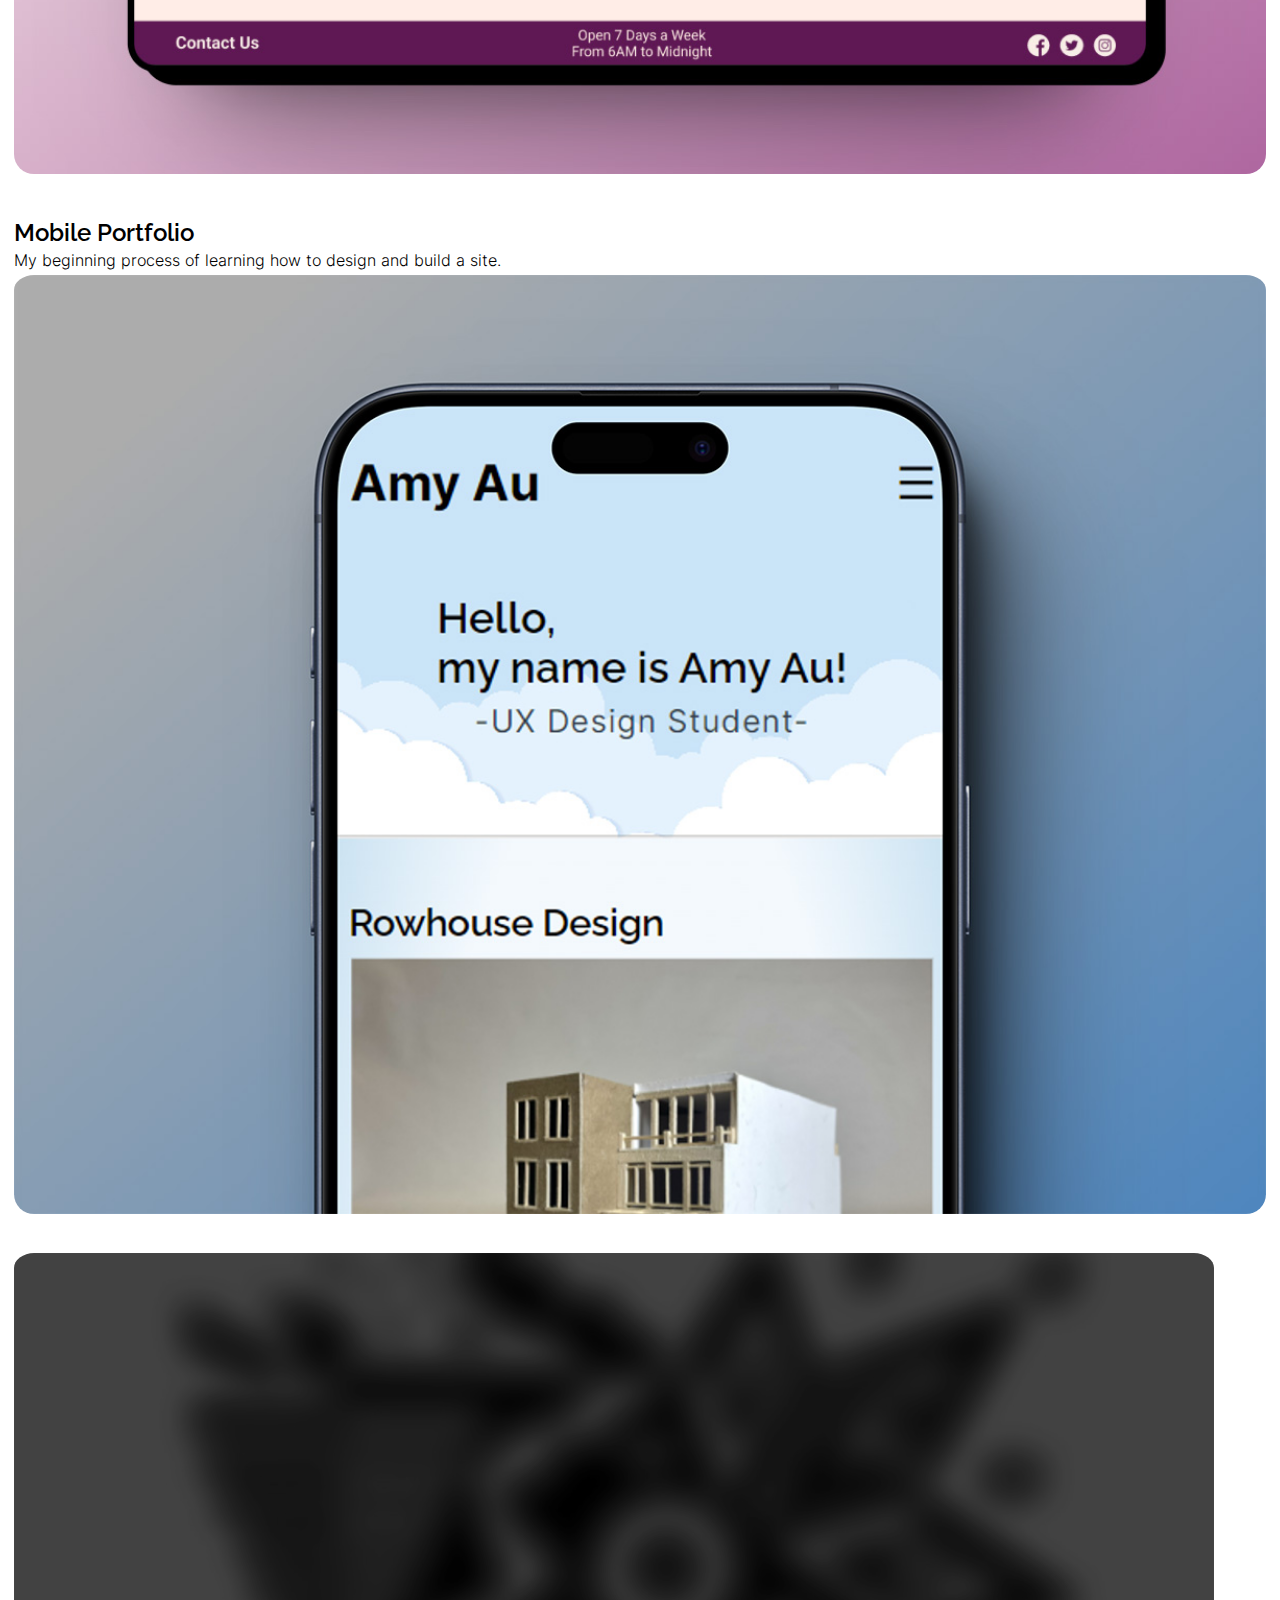
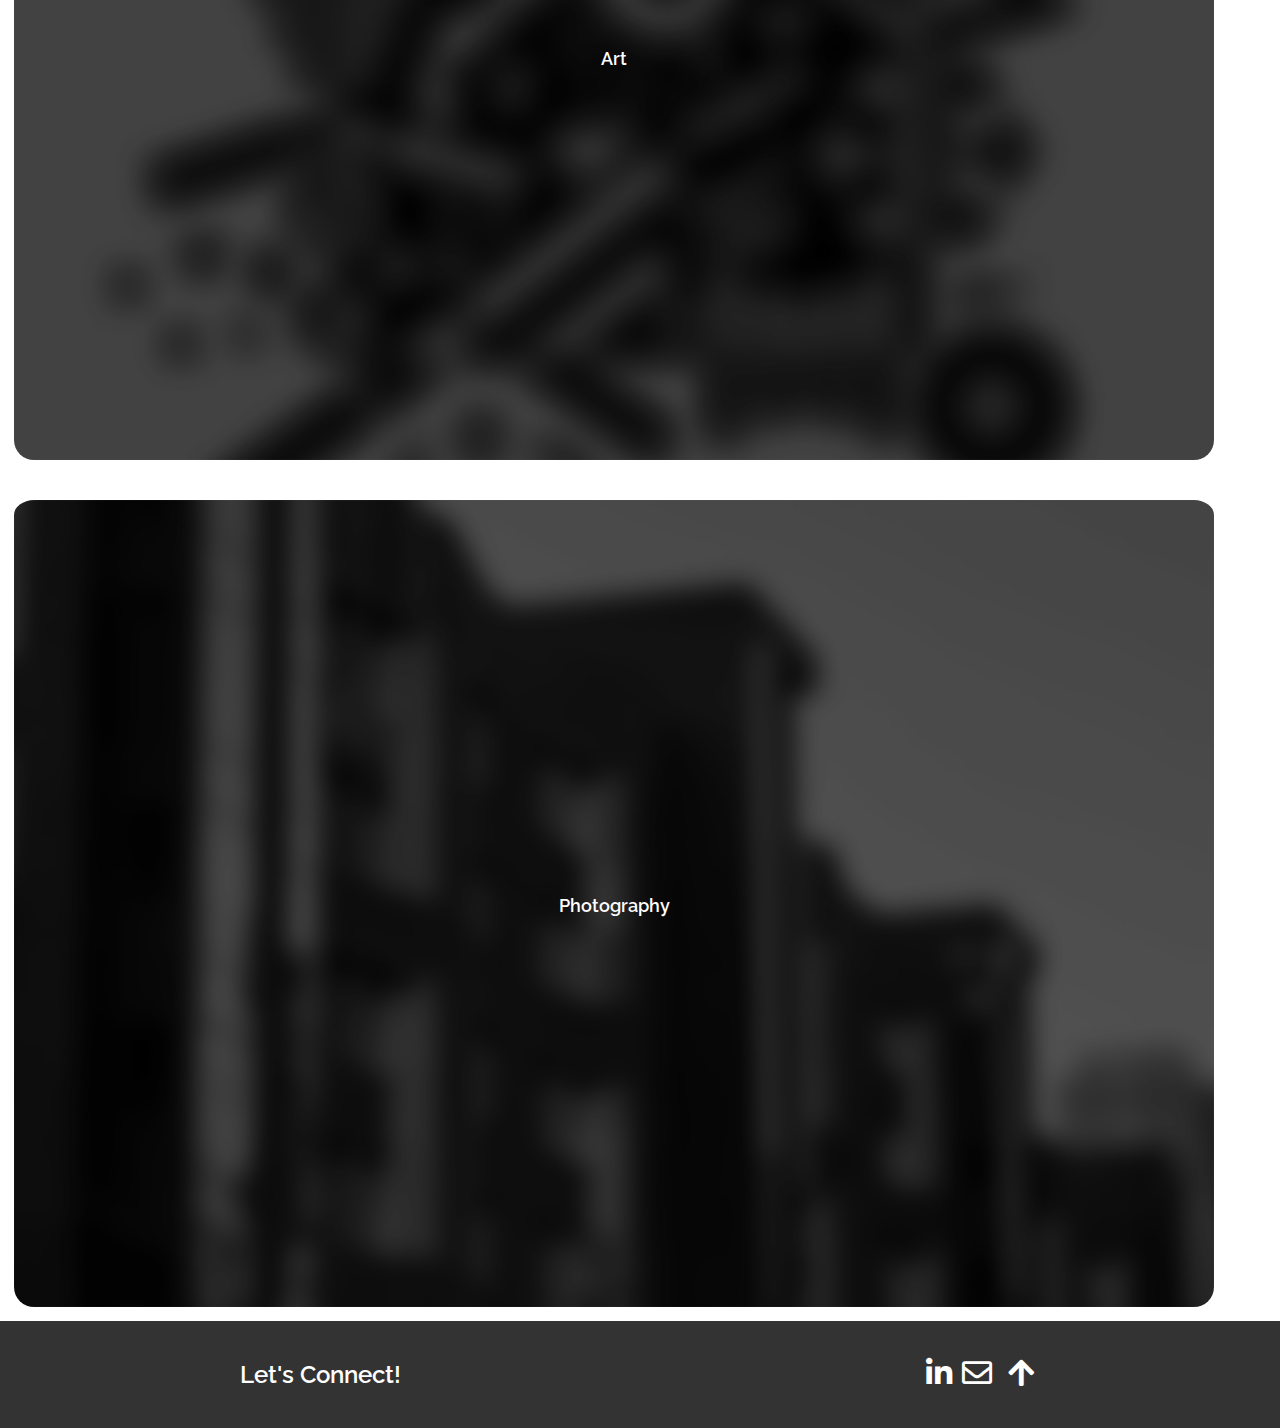
==== commit 2e9bebfc: "index validated" ====
--- a/index.html
+++ b/index.html
@@ -12,101 +12,95 @@
 </head>
 <body>
 
-  <header>
+<header>
     <nav class="topnav" id="myTopnav">
-      <a href="index.html" class="active">Amy Au</a>
-      <a href="about.html">About Me</a>
-      <a href="resume.html">Resume</a>
-      <a href="play.html">Play</a>
-      <a href="project.html">Projects</a>
-      <a href="javascript:void(0);" class="icon" onclick="myFunction()">
-        <i class="fa fa-bars"></i>
-      </a>
+        <a href="index.html" class="active">Amy Au</a>
+        <a href="about.html">About Me</a>
+        <a href="resume.html">Resume</a>
+        <a href="play.html">Play</a>
+        <a href="project.html">Projects</a>
+        <a href="javascript:void(0);" class="icon" onclick="myFunction()">
+            <i class="fa fa-bars"></i>
+        </a>
     </nav>
-  </header>
+</header>
 
-  <main>
+<main>
     <figure class="image-container">
-      <img src="images/small/pfp-small.jpg"
-            srcset="images/small/pfp-small.jpg 480w,
+        <img src="images/small/pfp-small.jpg"
+             srcset="images/small/pfp-small.jpg 480w,
                     images/medium/pfp-medium.jpg 800w,
                     images/large/pfp-large.jpg 1200w"
-            alt="cartoon photo of Amy">
+             sizes="(max-width: 600px) 480px, (max-width: 992px) 800px, 1200px"
+             alt="cartoon photo of Amy">
     </figure>
-    
-    <article>
-      <section class="intro">
+
+    <article class="intro">
         <h1>Hello,</h1>
         <h1>My name is Amy!</h1>
-      </section>
-    </article>  
+    </article>
 
-    <article>
-      <section class="description-intro">
+    <div class="description-intro">
         <p>I'm a UI UX Designer based in Philadelphia, Pennsylvania with a passion for enhancing user experiences. I'm always striving to learn and grow each day.</p>
-      </section>
-    </article>
-    
+    </div>
+
     <hr>
 
     <a href="diner.html" style="text-decoration: none; color: inherit;">
-      <article>
-        <section class="diner">
-          <h2>Diner Re-design</h2>
-          <p>Re-imaging a modern take of a hometown diner.</p>
-          <img src="images/small/diner-homepage-small.jpg"
-              srcset="images/small/diner-homepage-small.jpg 480w,
+        <article class="diner">
+                <h2>Diner Re-design</h2>
+                <p>Re-imaging a modern take of a hometown diner.</p>
+                <img src="images/small/diner-homepage-small.jpg"
+                     srcset="images/small/diner-homepage-small.jpg 480w,
                       images/medium/diner-homepage-medium.jpg 800w,
                       images/large/diner-homepage-large.jpg 1200w"
-          alt="Diner Image" class="diner-homepage">
-        </section>
-      </article>
+                     sizes="(max-width: 600px) 480px, (max-width: 992px) 800px, 1200px"
+                     alt="Diner Image" class="diner-homepage">
+        </article>
     </a>
 
     <a href="mobile.html" style="text-decoration: none; color: inherit;">
-      <article>
-        <section class="mobile">
-            <h2>Mobile Portfolio</h2>
-            <p>My beginning process of learning how to design and build a site.</p>
-            <img src="images/small/mobile-homepage-small.jpg"
-                srcset="images/small/mobile-homepage-small.jpg 480w
-                      images/medium/mobile-homepage-medium.jpg 800w
-                      images/large/mobile-homepage-large.jpg 1200w" 
-            alt="Mobile Portfolio Image" class="diner-homepage">
-        </section>
-      </article>
+        <article class="mobile">
+                <h2>Mobile Portfolio</h2>
+                <p>My beginning process of learning how to design and build a site.</p>
+                <img src="images/small/mobile-homepage-small.jpg"
+                     srcset="images/small/mobile-homepage-small.jpg 480w,
+                      images/medium/mobile-homepage-medium.jpg 800w,
+                      images/large/mobile-homepage-large.jpg 1200w"
+                     sizes="(max-width: 600px) 480px, (max-width: 992px) 800px, 1200px"
+                     alt="Mobile Portfolio Image" class="diner-homepage">
+        </article>
     </a>
 
-  <hr style="margin-top: 20px;">
+    <figure class="play">
+        <a href="art.html" style="text-decoration: none; color: inherit;">
+            <img src="images/small/art-homepage-small.jpg"
+                 srcset="images/small/art-homepage-small.jpg 480w,
+                        images/medium/art-homepage-medium.jpg 800w,
+                        images/large/art-homepage-large.jpg 1200w"
+                 sizes="(max-width: 600px) 480px, (max-width: 992px) 800px, 1200px"
+                 alt="Blurred Image of Art">
+        </a>
+        <figcaption>
+            <a href="art.html" class="play-text">Art</a>
+        </figcaption>
+    </figure>
 
-    <a href="art.html" style="text-decoration: none; color: inherit;">
-      <figure class="play">
-        <img src="images/small/art-homepage-small.jpg" 
-            srcset="images/small/art-homepage-small.jpg 480w
-            images/medium/art-homepage-medium.jpg 800w
-            images/large/art-homepage-large.jpg 1200w" 
-        alt="Blurred Image of Art">
+    <figure class="photography">
+        <a href="photography.html" style="text-decoration: none; color: inherit;">
+            <img src="images/small/photography-homepage-small.jpg"
+                 srcset="images/small/photography-homepage-small.jpg 480w,
+                        images/medium/photography-homepage-medium.jpg 800w,
+                        images/large/photography-homepage-large.jpg 1200w"
+                 sizes="(max-width: 600px) 480px, (max-width: 992px) 800px, 1200px"
+                 alt="Blurred Image of City">
+        </a>
         <figcaption>
-          <a href="art.html" class="play-text">Art</a>
+            <a href="photography.html" class="photography-text">Photography</a>
         </figcaption>
-      </figure>
-    </a>
+    </figure>
 
-    <a href="photography.html" style="text-decoration: none; color: inherit;">
-      <figure class="photography">
-        <img src="images/small/photography-homepage-small.jpg" 
-            srcset="images/small/photography-homepage-small.jpg 480w
-            images/medium/photography-homepage-medium.jpg 800w
-            images/large/photography-homepage-large.jpg 1200w" 
-        alt="Blurred Image of City">
-        <figcaption>
-          <a href="photography.html" class="photography-text">Photography</a>
-        </figcaption>
-      </figure>
-    </a>
-
-  </main>
-
+</main>
   <footer class="footer">
     <div class="footer-content">
       <div class="left-section">
@@ -119,7 +113,5 @@
       </div>
     </div>
   </footer>
-  
-  
 </body>
 </html>--- a/css/general.css
+++ b/css/general.css
@@ -185,7 +185,7 @@
 }
 
   /* Small screens (up to 600px) */
-@media (max-width: 600px) {
+@media (max-width: 767px) {
     .mobile .mobile-homepage img,
     .diner .diner-homepage img {
       max-width: 100%; /* Reduce image size on small screens */
@@ -193,7 +193,7 @@
 }
 
   /* Medium screens (601px to 1024px) */
-@media (min-width: 601px) and (max-width: 1024px) {
+@media only screen and (min-width: 768px) and (max-width: 991px) {
     .mobile .mobile-homepage img,
     .diner .diner-homepage img {
       max-width: 60%; /* Reduce image size on medium screens */
@@ -201,7 +201,7 @@
 }
 
   /* Large screens (1025px and above) */
-@media (min-width: 1025px) {
+@media only screen and (min-width: 992px) {
     .mobile .mobile-homepage img,
     .diner .diner-homepage img {
       max-width: 50%; /* Reduce image size on large screens */
@@ -433,8 +433,9 @@
     text-align: center;
 }
 
-.resume-intro h3 {
+.resume-intro h2 {
     margin: 0;
+    padding-bottom: 0;
     padding-top: 30px;
 }
 
@@ -447,13 +448,13 @@
     margin-left: 14px;
 }
 
-.resume-body h4 {
+.resume-body h2 {
     margin-bottom: 10px;
     font-size: 21px;
     font-family: 'RalewayBold', sans-serif;
 }
 
-.resume-body h5 {
+.resume-body h3 {
     font-size: 14px;
     margin-top: 0;
     margin-bottom: 0;
@@ -464,7 +465,7 @@
 .resume-body ul,
 .resume-body li {
     margin-top: 0;
-    font-family: 'RalewayLight', sans-serif;
+    font-family: 'InterLight', sans-serif;
 }
 
 .resume-body p {
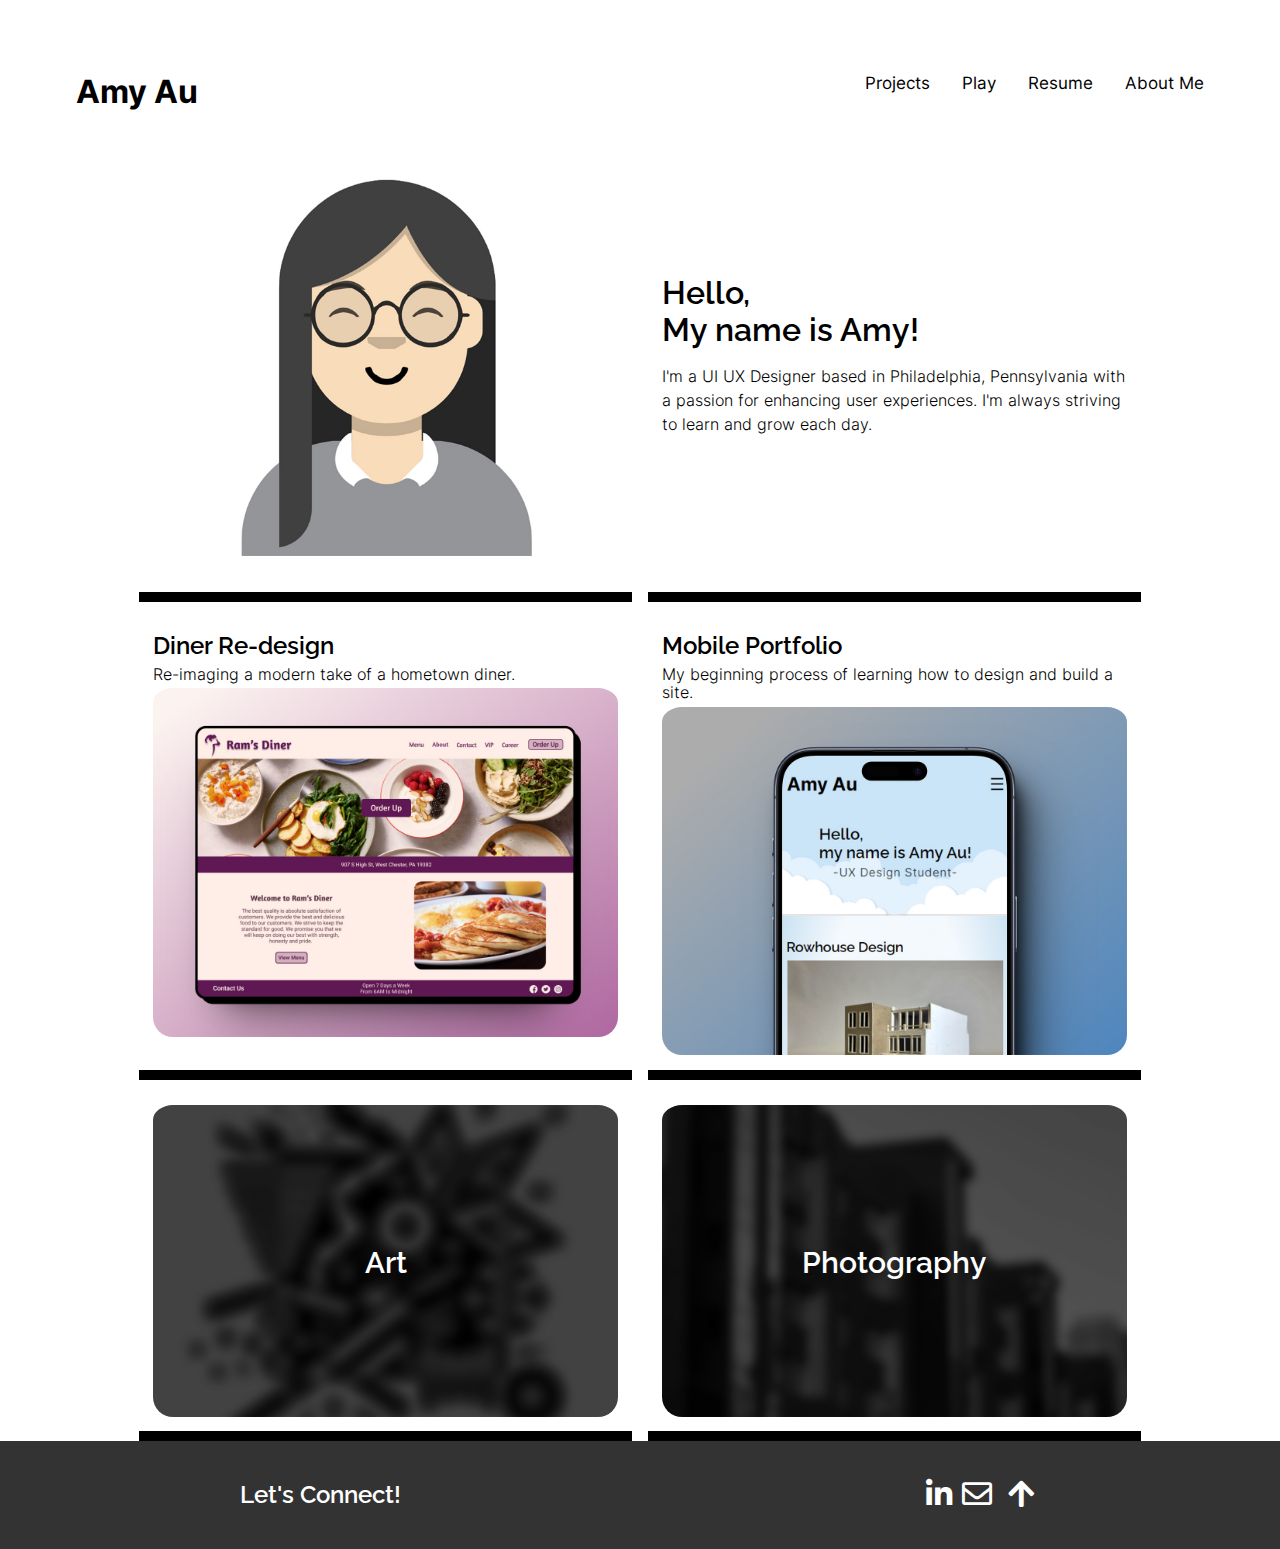
==== commit 974c20de: "grid" ====
--- a/index.html
+++ b/index.html
@@ -12,7 +12,7 @@
 </head>
 <body>
 
-<header>
+<div class = "header-gen">
     <nav class="topnav" id="myTopnav">
         <a href="index.html" class="active">Amy Au</a>
         <a href="about.html">About Me</a>
@@ -23,9 +23,10 @@
             <i class="fa fa-bars"></i>
         </a>
     </nav>
-</header>
+  </div>
+  <div class="parent">
+  <div class="avatar">
 
-<main>
     <figure class="image-container">
         <img src="images/small/pfp-small.jpg"
              srcset="images/small/pfp-small.jpg 480w,
@@ -34,18 +35,20 @@
              sizes="(max-width: 600px) 480px, (max-width: 992px) 800px, 1200px"
              alt="cartoon photo of Amy">
     </figure>
-
+  </div>
+  <div class = 'parent-about'>
     <article class="intro">
         <h1>Hello,</h1>
         <h1>My name is Amy!</h1>
     </article>
+  
 
     <div class="description-intro">
         <p>I'm a UI UX Designer based in Philadelphia, Pennsylvania with a passion for enhancing user experiences. I'm always striving to learn and grow each day.</p>
     </div>
 
-    <hr>
-
+  </div>
+  <div class = 'proj1'>
     <a href="diner.html" style="text-decoration: none; color: inherit;">
         <article class="diner">
                 <h2>Diner Re-design</h2>
@@ -58,6 +61,8 @@
                      alt="Diner Image" class="diner-homepage">
         </article>
     </a>
+  </div>
+  <div class = 'proj2'>
 
     <a href="mobile.html" style="text-decoration: none; color: inherit;">
         <article class="mobile">
@@ -71,6 +76,8 @@
                      alt="Mobile Portfolio Image" class="diner-homepage">
         </article>
     </a>
+  </div>
+  <div class = 'image1'>
 
     <figure class="play">
         <a href="art.html" style="text-decoration: none; color: inherit;">
@@ -82,10 +89,11 @@
                  alt="Blurred Image of Art">
         </a>
         <figcaption>
-            <a href="art.html" class="play-text">Art</a>
+            <a href="art.html" class="play-text" style="font-size: 30px">Art</a>
         </figcaption>
     </figure>
-
+  </div>
+  <div class = 'image2'>
     <figure class="photography">
         <a href="photography.html" style="text-decoration: none; color: inherit;">
             <img src="images/small/photography-homepage-small.jpg"
@@ -96,11 +104,12 @@
                  alt="Blurred Image of City">
         </a>
         <figcaption>
-            <a href="photography.html" class="photography-text">Photography</a>
+            <a href="photography.html" class="photography-text" style="font-size: 30px">Photography</a>
         </figcaption>
     </figure>
+</div>
+</div>
 
-</main>
   <footer class="footer">
     <div class="footer-content">
       <div class="left-section">
--- a/css/general.css
+++ b/css/general.css
@@ -1,6 +1,7 @@
 * {
     box-sizing: border-box;
 }
+
 
 @font-face {
     font-family: 'InterBold';
@@ -98,38 +99,357 @@
 
 /*profile picture*/
 .image-container {
-    display: flex; /* Use flexbox */
-    justify-content: center; /* Center horizontally */
-    align-items: center; /* Center vertically */
-    max-width: 100%; /* Ensure the image container does not exceed the width of its parent */
-    height: auto; /* Automatically adjust the height based on the aspect ratio */
-    overflow: hidden; /* Prevent the image from overflowing its container */
-}
-
+    display: flex; 
+    justify-content: center; 
+    align-items: center; 
+    max-width: 100%; 
+    height: auto; 
+    overflow: hidden; 
+}
   /* Media query for small screens */
-@media screen and (max-width: 600px) {
-    .image-container img {
-      width: 299px; /* Adjust width for medium screens */
-      height: 294px; /* Adjust height for medium screens */
-    }
+  @media screen and (max-width: 767px) {
+    .header-gen{
+        padding: 12%;
+        padding-bottom: 0;
+    }
+    .parent {
+        column-gap: 1rem;
+        display: grid;
+        grid-template-columns: .1fr 1fr .1fr;
+        grid-template-rows: 1fr .5fr 1fr 1fr .7fr .7fr;
+        grid-template-areas:
+        'space1 avatar space2'
+        'space3 parent-about space4'
+        'space5 proj1 space6'
+        'space7 proj2 space8'
+        'space9 image1 space10'
+        'space12 image2 space11'
+        ;
+        }
+        
+        .avatar {
+            grid-area: avatar;
+            background-color: rgba(255, 255, 255, 0.8);
+            column-span: all;
+        }
+        .image1 {
+            grid-area: image1;
+            background-color: rgba(255, 255, 255, 0.8);
+            column-span: all;
+        }
+        .image2 {
+            grid-area: image2;
+            background-color: rgba(255, 255, 255, 0.8);
+            column-span: all;
+
+        }
+        .proj1 {
+            grid-area: proj1;
+            background-color: rgba(255, 255, 255, 0.8);
+            column-span: all;
+        }
+        .proj2 {
+            grid-area: proj2;
+            background-color: rgba(255, 255, 255, 0.8);
+            column-span: all;
+            border-bottom: 5px solid black;
+
+        }
+
+        .space1 {
+            grid-area: space1;
+            background-color: rgba(255, 255, 255, 0.8);
+            column-span: all;
+            border-bottom: 5px solid black;
+        }
+        .space2 {
+            grid-area: space2;
+            background-color: rgba(255, 255, 255, 0.8);
+            column-span: all;
+            border-bottom: 5px solid black;
+        }
+        .space3 {
+            grid-area: space3;
+            background-color: rgba(255, 255, 255, 0.8);
+            column-span: all;
+            border-bottom: 5px solid black;
+        }
+        .space4 {
+            grid-area: space4;
+            background-color: rgba(255, 255, 255, 0.8);
+            column-span: all;
+            border-bottom: 5px solid black;
+        }
+        .space5 {
+            grid-area: space5;
+            background-color: rgba(255, 255, 255, 0.8);
+            column-span: all;
+            border-bottom: 5px solid black;
+        }
+        .space6 {
+            grid-area: space6;
+            background-color: rgba(255, 255, 255, 0.8);
+            column-span: all;
+            border-bottom: 5px solid black;
+        }
+        .space7 {
+            grid-area: space7;
+            background-color: rgba(255, 255, 255, 0.8);
+            column-span: all;
+            border-bottom: 5px solid black;
+        }
+        .space8 {
+            grid-area: space8;
+            background-color: rgba(255, 255, 255, 0.8);
+            column-span: all;
+            border-bottom: 5px solid black;
+        }
+        .space9 {
+            grid-area: space9;
+            background-color: rgba(255, 255, 255, 0.8);
+            column-span: all;
+            border-bottom: 5px solid black;
+        }
+        .space10 {
+            grid-area: space10;
+            background-color: rgba(255, 255, 255, 0.8);
+            column-span: all;
+            border-bottom: 5px solid black;
+        }
+        .space11 {
+            grid-area: space11;
+            background-color: rgba(255, 255, 255, 0.8);
+            column-span: all;
+            border-bottom: 5px solid black;
+        }
+        .space12 {
+            grid-area: space12;
+            background-color: rgba(255, 255, 255, 0.8);
+            column-span: all;
+            border-bottom: 5px solid black;
+        }
+        .space13 {
+            grid-area: space13;
+            background-color: rgba(255, 255, 255, 0.8);
+            column-span: all;
+            border-bottom: 5px solid black;
+        }
+        .space14 {
+            grid-area: space14;
+            background-color: rgba(255, 255, 255, 0.8);
+            column-span: all;
+            border-bottom: 5px solid black;
+        }
+        
+
+    .parent-about {
+            background-color: rgba(255, 255, 255, 0.8);
+            column-span: all;
+            border-bottom: 5px solid black;
+            padding-top: 30px;
+            padding-bottom: 0;
+            grid-area: parent-about;
+          }
+
 }
 
   /* Media query for medium screens */
-@media screen and (min-width: 601px) {
-    .image-container img {
-      width: 253px; /* Adjust width for medium screens */
-      height: 313px; /* Adjust height for medium screens */
-    }
+  @media screen and (min-width: 768px) and (max-width: 991px){
+
+    .parent {
+        column-gap: 1rem;
+        display: grid;
+        grid-template-columns: .5fr 2fr 2fr .5fr;
+        grid-template-rows: repeat(2, 1fr);
+        grid-template-areas:
+        'space1 avatar parent-about space2'
+        'space3 proj1 proj2 space4'
+        'space5 image1 image2 space6';
+        justify-items: center;
+        }
+        
+        .header-gen{
+
+            padding:60px;
+            padding-bottom: 0px;
+        }
+        .avatar {
+            grid-area: avatar;
+            background-color: rgba(255, 255, 255, 0.8);
+            column-span: all;
+            border-bottom: 10px solid black;
+        }
+        .image1 {
+            grid-area: image1;
+            background-color: rgba(255, 255, 255, 0.8);
+            column-span: all;
+            border-bottom: 10px solid black;
+        }
+        .image2 {
+            grid-area: image2;
+            background-color: rgba(255, 255, 255, 0.8);
+            column-span: all;
+            border-bottom: 10px solid black;
+        }
+        .proj1 {
+            grid-area: proj1;
+            background-color: rgba(255, 255, 255, 0.8);
+            column-span: all;
+            border-bottom: 10px solid black;
+        }
+        .proj2 {
+            grid-area: proj2;
+            background-color: rgba(255, 255, 255, 0.8);
+            column-span: all;
+            border-bottom: 10px solid black;
+        }
+
+        .space1 {
+            grid-area: space1;
+            background-color: rgba(255, 255, 255, 0.8);
+            column-span: all;
+            border-bottom: 10px solid black;
+        }
+        .space2 {
+            grid-area: space2;
+            background-color: rgba(255, 255, 255, 0.8);
+            column-span: all;
+            border-bottom: 10px solid black;
+        }
+        .space3 {
+            grid-area: space3;
+            background-color: rgba(255, 255, 255, 0.8);
+            column-span: all;
+            border-bottom: 10px solid black;
+        }
+        .space4 {
+            grid-area: space4;
+            background-color: rgba(255, 255, 255, 0.8);
+            column-span: all;
+            border-bottom: 10px solid black;
+        }
+        .space5 {
+            grid-area: space5;
+            background-color: rgba(255, 255, 255, 0.8);
+            column-span: all;
+            border-bottom: 10px solid black;
+        }
+        .space6 {
+            grid-area: space6;
+            background-color: rgba(255, 255, 255, 0.8);
+            column-span: all;
+            border-bottom: 10px solid black;
+        }
+        
+
+    .parent-about {
+            background-color: rgba(255, 255, 255, 0.8);
+            column-span: all;
+            border-bottom: 10px solid black;
+            padding-top: 150px;
+            grid-area: parent-about;
+          }
+
 }
 
   /* Media query for large screens */
-@media screen and (min-width: 1200px) {
-    .image-container img {
-      width: 410px; /* Adjust width for large screens */
-      height: 507px; /* Adjust height for large screens */
-    }
+@media screen and (min-width: 992px) {
+    .header-gen{
+        padding: 60px;
+        padding-bottom: 0px;
+    }
+    .parent {
+        column-gap: 1rem;
+        display: grid;
+        grid-template-columns: .5fr 2fr 2fr .5fr;
+        grid-template-rows: repeat(2, 1fr);
+        grid-template-areas:
+        'space1 avatar parent-about space2'
+        'space3 proj1 proj2 space4'
+        'space5 image1 image2 space6';
+        justify-items: center;
+        }
+        
+        .avatar {
+            grid-area: avatar;
+            background-color: rgba(255, 255, 255, 0.8);
+            column-span: all;
+            border-bottom: 10px solid black;
+        }
+        .image1 {
+            grid-area: image1;
+            background-color: rgba(255, 255, 255, 0.8);
+            column-span: all;
+            border-bottom: 10px solid black;
+        }
+        .image2 {
+            grid-area: image2;
+            background-color: rgba(255, 255, 255, 0.8);
+            column-span: all;
+            border-bottom: 10px solid black;
+        }
+        .proj1 {
+            grid-area: proj1;
+            background-color: rgba(255, 255, 255, 0.8);
+            column-span: all;
+            border-bottom: 10px solid black;
+        }
+        .proj2 {
+            grid-area: proj2;
+            background-color: rgba(255, 255, 255, 0.8);
+            column-span: all;
+            border-bottom: 10px solid black;
+        }
+
+        .space1 {
+            grid-area: space1;
+            background-color: rgba(255, 255, 255, 0.8);
+            column-span: all;
+            border-bottom: 10px solid black;
+        }
+        .space2 {
+            grid-area: space2;
+            background-color: rgba(255, 255, 255, 0.8);
+            column-span: all;
+            border-bottom: 10px solid black;
+        }
+        .space3 {
+            grid-area: space3;
+            background-color: rgba(255, 255, 255, 0.8);
+            column-span: all;
+            border-bottom: 10px solid black;
+        }
+        .space4 {
+            grid-area: space4;
+            background-color: rgba(255, 255, 255, 0.8);
+            column-span: all;
+            border-bottom: 10px solid black;
+        }
+        .space5 {
+            grid-area: space5;
+            background-color: rgba(255, 255, 255, 0.8);
+            column-span: all;
+            border-bottom: 10px solid black;
+        }
+        .space6 {
+            grid-area: space6;
+            background-color: rgba(255, 255, 255, 0.8);
+            column-span: all;
+            border-bottom: 10px solid black;
+        }
+        
+
+    .parent-about {
+            background-color: rgba(255, 255, 255, 0.8);
+            column-span: all;
+            border-bottom: 10px solid black;
+            padding-top: 150px;
+            grid-area: parent-about;
+          }
+
 }
 /*profile picture end*/
+
 
 
 /*introduction*/
@@ -528,8 +848,23 @@
 @media screen and (min-width: 768px) {
     .about-heading,
     .about-description {
-        font-size: 1.5rem;
-        max-width: 800px; /* Limit the maximum width of the text content */
+        
+        max-width: 100%; /* Limit the maximum width of the text content */
         margin: 0 auto; /* Center the text content horizontally */
     }
-}+}
+.parent-general {
+    display: grid;
+    grid-template-columns: .1fr 1fr .1fr;
+    grid-template-rows: .2fr repeat(4, 1fr);
+    grid-column-gap: 0px;
+    grid-row-gap: 0px;
+    }
+    
+    .div1 { grid-area: 1 / 1 / 6 / 2; }
+    .div2 { grid-area: 1 / 2 / 2 / 3; }
+    .div3 { grid-area: 2 / 2 / 6 / 3; }
+    .div4 { grid-area: 1 / 3 / 6 / 4; }
+    header{
+        padding: 20px;
+    }